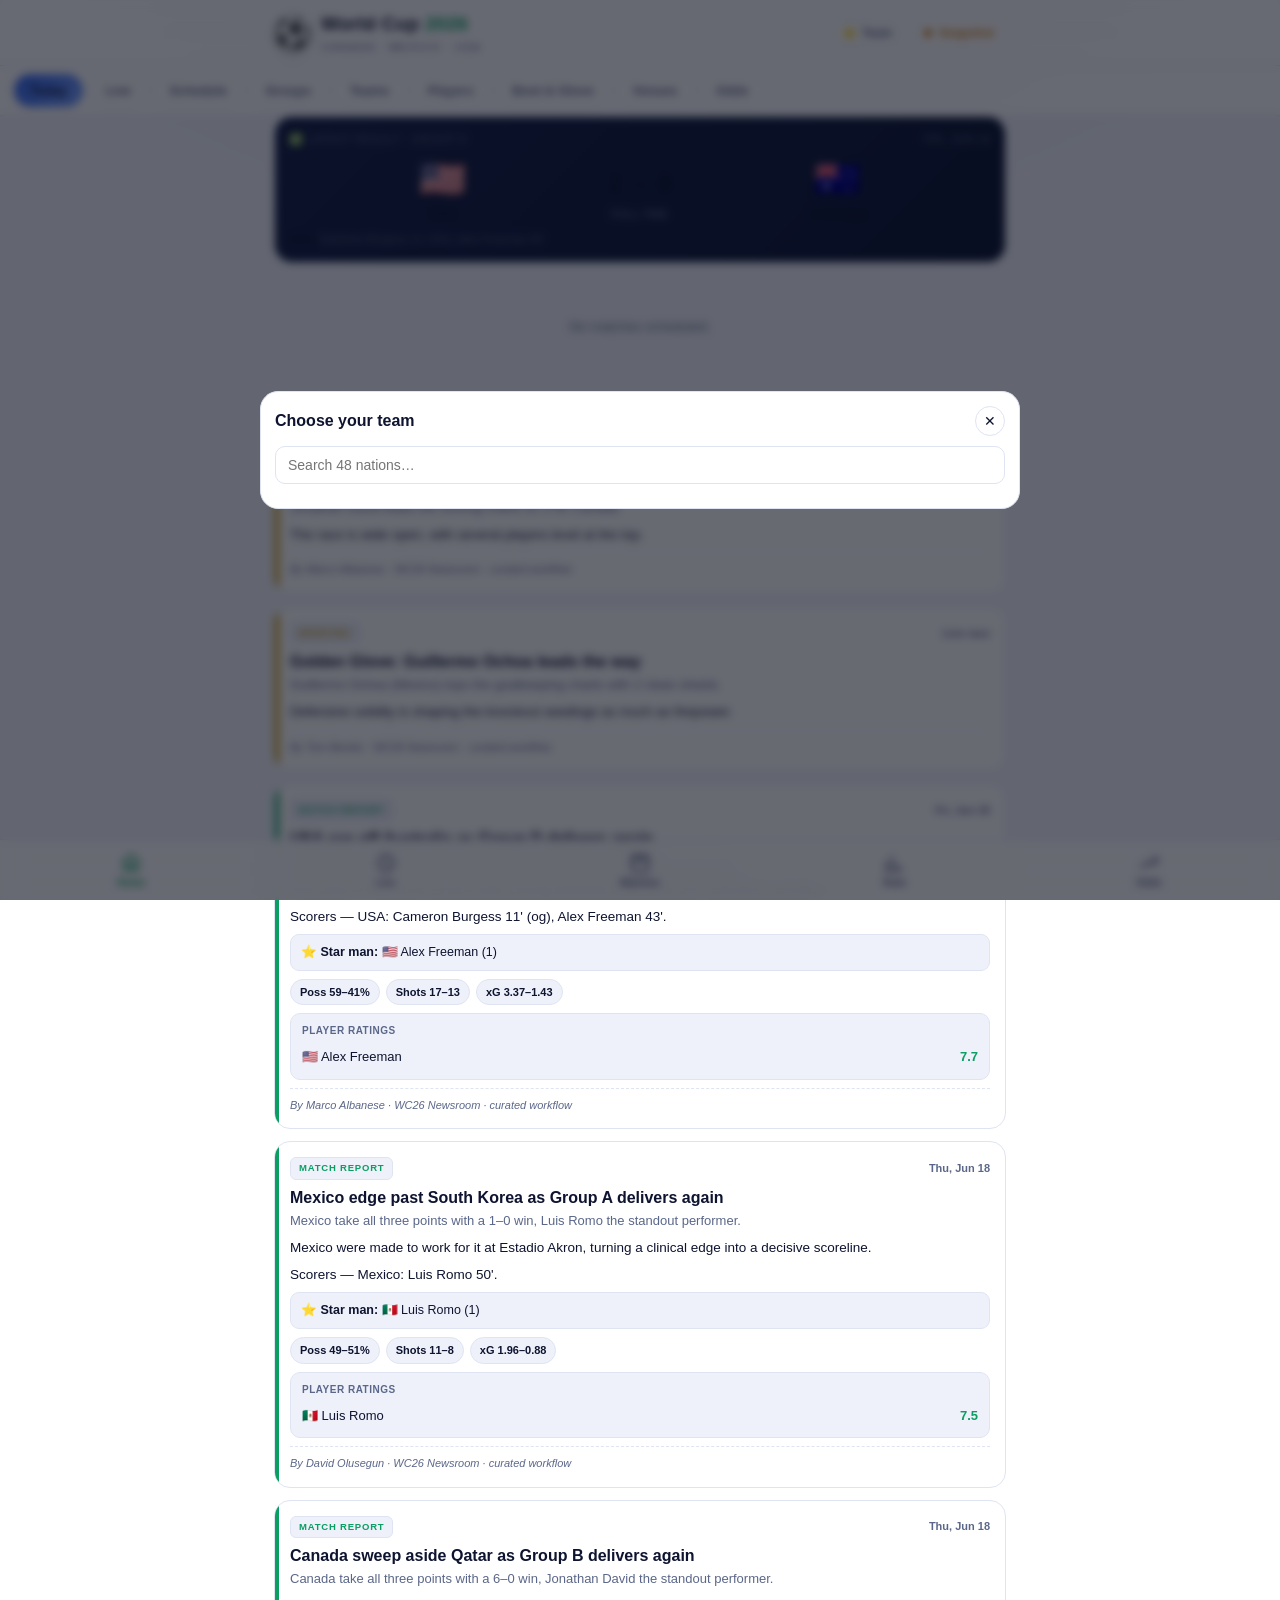
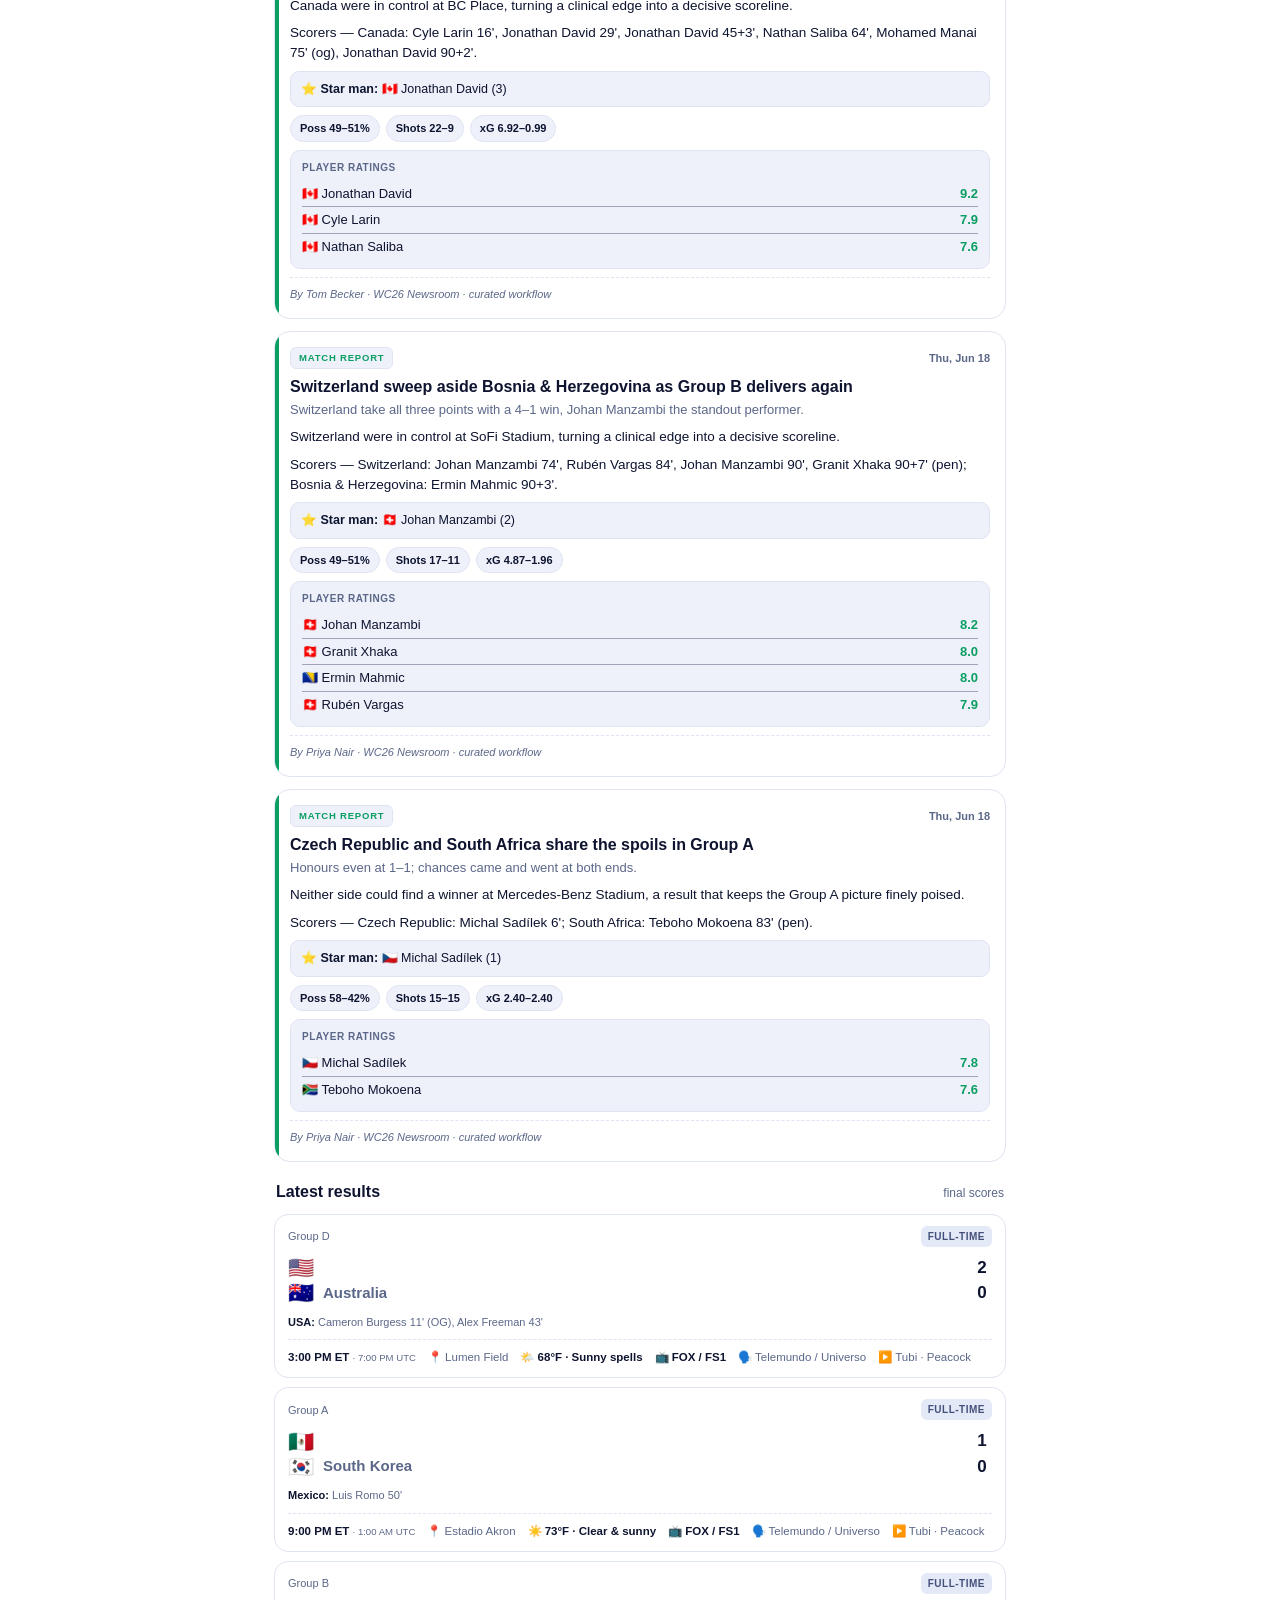
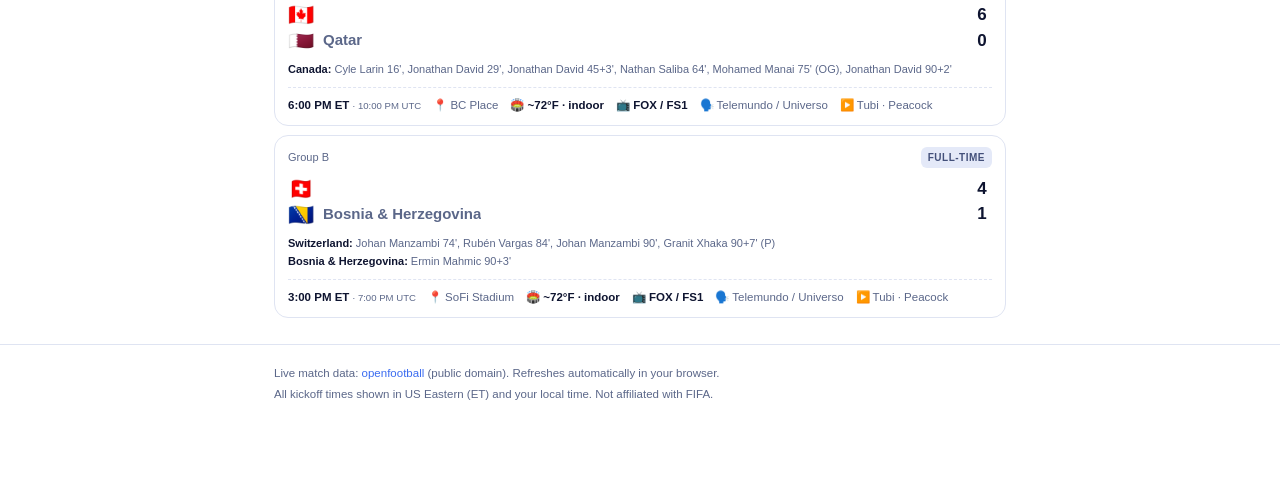
==== index.html @ 6c08bc4d "Build World Cup 2026 Live Hub: realtime, editorial, awards & favourites Modernized, iOS-optimized si" ====
<!DOCTYPE html>
<html lang="en">
<head>
<meta charset="utf-8" />
<meta name="viewport" content="width=device-width, initial-scale=1, viewport-fit=cover" />
<meta name="theme-color" content="#0b1020" media="(prefers-color-scheme: dark)" />
<meta name="theme-color" content="#f2f4fb" media="(prefers-color-scheme: light)" />
<meta name="color-scheme" content="dark light" />
<meta name="description" content="Live 2026 FIFA World Cup dashboard — schedule, US TV times, scores, groups & standings, teams, venues and prediction-market odds for the Canada / Mexico / USA tournament." />
<!-- iOS native web-app behaviour -->
<meta name="apple-mobile-web-app-capable" content="yes" />
<meta name="mobile-web-app-capable" content="yes" />
<meta name="apple-mobile-web-app-status-bar-style" content="black-translucent" />
<meta name="apple-mobile-web-app-title" content="WC 2026" />
<meta name="format-detection" content="telephone=no" />
<title>World Cup 2026 — Live Dashboard</title>
<link rel="icon" href="data:image/svg+xml,%3Csvg xmlns='http://www.w3.org/2000/svg' viewBox='0 0 100 100'%3E%3Ctext y='.9em' font-size='90'%3E%E2%9A%BD%3C/text%3E%3C/svg%3E" />
<link rel="apple-touch-icon" href="data:image/svg+xml,%3Csvg xmlns='http://www.w3.org/2000/svg' viewBox='0 0 100 100'%3E%3Ctext y='.9em' font-size='90'%3E%E2%9A%BD%3C/text%3E%3C/svg%3E" />
<link rel="stylesheet" href="assets/styles.css" />
</head>
<body>
<header class="app-header">
  <div class="wrap header-inner">
    <div class="brand">
      <span class="brand-ball">⚽</span>
      <div class="brand-text">
        <h1>World Cup <span>2026</span></h1>
        <p>Canada · Mexico · USA</p>
      </div>
    </div>
    <div class="header-right">
      <button class="fav-btn" id="favBtn" title="Choose your favourite team">⭐ <span id="favBtnLabel">Team</span></button>
      <div class="live-pill" id="livePill" title="Data freshness">
        <span class="dot"></span><span id="liveLabel">Loading…</span>
      </div>
    </div>
  </div>
</header>

<div class="fav-sheet" id="favSheet" hidden>
  <div class="fav-panel">
    <div class="fav-head"><h3>Choose your team</h3><button id="favClose" class="fav-x">✕</button></div>
    <input id="favSearch" type="search" placeholder="Search 48 nations…" />
    <div class="fav-list" id="favList"></div>
  </div>
</div>

<nav class="tabs" id="tabs">
  <button class="tab is-active" data-view="today">Today</button>
  <button class="tab" data-view="live">Live</button>
  <button class="tab" data-view="schedule">Schedule</button>
  <button class="tab" data-view="groups">Groups</button>
  <button class="tab" data-view="teams">Teams</button>
  <button class="tab" data-view="stats">Players</button>
  <button class="tab" data-view="awards">Boot &amp; Glove</button>
  <button class="tab" data-view="venues">Venues</button>
  <button class="tab" data-view="predictions">Odds</button>
</nav>

<main class="wrap" id="main">
  <div id="view" class="view"></div>
</main>

<nav class="bottom-nav" id="bottomNav">
  <button class="navbtn on" data-view="today">
    <svg viewBox="0 0 24 24" aria-hidden="true"><path d="M3 11l9-8 9 8M5 9v11h5v-6h4v6h5V9"/></svg><span>Home</span>
  </button>
  <button class="navbtn" data-view="live">
    <svg viewBox="0 0 24 24" aria-hidden="true"><circle cx="12" cy="12" r="9"/><path d="M12 8v4l3 2"/></svg><span>Live</span>
  </button>
  <button class="navbtn" data-view="schedule">
    <svg viewBox="0 0 24 24" aria-hidden="true"><rect x="3" y="4" width="18" height="17" rx="2"/><path d="M3 9h18M8 2v4M16 2v4"/></svg><span>Matches</span>
  </button>
  <button class="navbtn" data-view="stats">
    <svg viewBox="0 0 24 24" aria-hidden="true"><path d="M4 20V10M10 20V4M16 20v-7M22 20H2"/></svg><span>Stats</span>
  </button>
  <button class="navbtn" data-view="predictions">
    <svg viewBox="0 0 24 24" aria-hidden="true"><path d="M3 17l6-6 4 4 8-8M21 7v5M21 7h-5"/></svg><span>Odds</span>
  </button>
</nav>

<footer class="app-footer">
  <div class="wrap">
    <p>Live match data: <a href="https://github.com/openfootball/worldcup.json" target="_blank" rel="noopener">openfootball</a> (public domain). Refreshes automatically in your browser.</p>
    <p>All kickoff times shown in US Eastern (ET) and your local time. Not affiliated with FIFA.</p>
  </div>
</footer>

<script src="assets/app.js"></script>
</body>
</html>
---- assets/styles.css ----
:root{
  --bg:#0b1020; --bg2:#11182f; --card:#161f3d; --card2:#1d2950;
  --ink:#eaf0ff; --muted:#93a0c4; --line:#26315a;
  --accent:#3ddc97; --accent2:#5b8cff; --warn:#ffb547; --live:#ff4d62;
  --gold:#ffd166; --radius:16px;
  --maxw:760px;
}
*{box-sizing:border-box}
html,body{margin:0;padding:0}
body{
  background:radial-gradient(1200px 600px at 50% -10%, #1a2547 0%, var(--bg) 55%) fixed;
  color:var(--ink);
  font:15px/1.5 -apple-system,BlinkMacSystemFont,"Segoe UI",Roboto,Helvetica,Arial,sans-serif;
  -webkit-font-smoothing:antialiased; padding-bottom:60px;
}
a{color:var(--accent2);text-decoration:none}
.wrap{max-width:var(--maxw);margin:0 auto;padding:0 14px}

/* Header */
.app-header{position:sticky;top:0;z-index:30;background:rgba(11,16,32,.82);backdrop-filter:blur(12px);border-bottom:1px solid var(--line)}
.header-inner{display:flex;align-items:center;justify-content:space-between;padding-top:10px;padding-bottom:10px}
.brand{display:flex;align-items:center;gap:10px}
.brand-ball{font-size:30px;filter:drop-shadow(0 2px 4px rgba(0,0,0,.4))}
.brand-text h1{margin:0;font-size:19px;letter-spacing:.3px;font-weight:800}
.brand-text h1 span{color:var(--accent)}
.brand-text p{margin:0;font-size:11px;color:var(--muted);text-transform:uppercase;letter-spacing:1.5px}
.live-pill{display:flex;align-items:center;gap:7px;font-size:12px;font-weight:700;background:var(--card);border:1px solid var(--line);padding:6px 11px;border-radius:999px;color:var(--muted)}
.live-pill .dot{width:8px;height:8px;border-radius:50%;background:var(--muted)}
.live-pill.ok .dot{background:var(--accent);box-shadow:0 0 0 0 rgba(61,220,151,.7);animation:pulse 2s infinite}
.live-pill.ok{color:var(--accent)}
.live-pill.warn .dot{background:var(--warn)} .live-pill.warn{color:var(--warn)}
@keyframes pulse{0%{box-shadow:0 0 0 0 rgba(61,220,151,.6)}70%{box-shadow:0 0 0 7px rgba(61,220,151,0)}100%{box-shadow:0 0 0 0 rgba(61,220,151,0)}}

/* Tabs */
.tabs{position:sticky;top:54px;z-index:20;background:rgba(11,16,32,.9);backdrop-filter:blur(10px);display:flex;gap:6px;overflow-x:auto;padding:8px 14px;border-bottom:1px solid var(--line);-webkit-overflow-scrolling:touch;scrollbar-width:none}
.tabs::-webkit-scrollbar{display:none}
.tab{flex:0 0 auto;background:var(--card);color:var(--muted);border:1px solid var(--line);padding:8px 15px;border-radius:999px;font-size:13px;font-weight:700;cursor:pointer;white-space:nowrap;transition:.15s}
.tab.is-active{background:linear-gradient(135deg,var(--accent2),#7aa2ff);color:#08122e;border-color:transparent}

main{padding-top:16px}
.view{animation:fade .25s ease}
@keyframes fade{from{opacity:0;transform:translateY(4px)}to{opacity:1;transform:none}}

/* Section heads */
.sec-title{display:flex;align-items:baseline;justify-content:space-between;margin:18px 2px 10px}
.sec-title h2{margin:0;font-size:16px;font-weight:800}
.sec-title .meta{font-size:12px;color:var(--muted)}
.subtle{color:var(--muted);font-size:12.5px}

/* Match card */
.match{display:block;background:var(--card);border:1px solid var(--line);border-radius:14px;padding:11px 13px;margin-bottom:9px}
.match .top{display:flex;justify-content:space-between;align-items:center;font-size:11px;color:var(--muted);margin-bottom:8px;gap:8px}
.match .rows{display:grid;grid-template-columns:1fr auto;gap:4px 10px;align-items:center}
.team{display:flex;align-items:center;gap:9px;min-width:0}
.team .flag{font-size:21px;line-height:1;flex:0 0 auto}
.team .name{font-weight:700;white-space:nowrap;overflow:hidden;text-overflow:ellipsis}
.team.win .name{color:#fff}
.team.loss .name{color:var(--muted)}
.score{font-variant-numeric:tabular-nums;font-weight:800;font-size:17px;min-width:20px;text-align:center}
.score.dim{color:var(--muted);font-weight:700}
.badge{font-size:10px;font-weight:800;letter-spacing:.5px;padding:3px 7px;border-radius:6px;text-transform:uppercase}
.badge.ft{background:#22305c;color:#aebbe6}
.badge.live{background:var(--live);color:#fff;animation:blink 1.4s infinite}
.badge.soon{background:#243a2f;color:var(--accent)}
.badge.sched{background:#222b4d;color:var(--muted)}
@keyframes blink{50%{opacity:.55}}
.match .foot{display:flex;flex-wrap:wrap;gap:6px 12px;margin-top:9px;padding-top:9px;border-top:1px dashed var(--line);font-size:11.5px;color:var(--muted)}
.match .foot .tv{color:var(--ink);font-weight:600}
.kick{font-variant-numeric:tabular-nums;font-weight:700;color:var(--ink)}
.kick small{color:var(--muted);font-weight:500}
.scorers{margin-top:8px;font-size:11px;color:var(--muted);display:flex;flex-wrap:wrap;gap:2px 14px}
.scorers b{color:var(--ink);font-weight:600}

/* Filters */
.filters{display:flex;gap:8px;flex-wrap:wrap;margin-bottom:6px;position:sticky;top:104px;z-index:10;padding:8px 0;background:linear-gradient(var(--bg),rgba(11,16,32,.0))}
.filters input,.filters select{background:var(--card);border:1px solid var(--line);color:var(--ink);border-radius:10px;padding:9px 11px;font-size:13px;font-weight:600;min-width:0}
.filters input{flex:1}
.daygroup{margin-bottom:6px}
.daygroup .dayhead{position:sticky;top:150px;z-index:5;font-size:12px;font-weight:800;letter-spacing:.5px;text-transform:uppercase;color:var(--accent);background:var(--bg);padding:10px 2px 6px}

/* Group/standings */
.grid{display:grid;grid-template-columns:1fr;gap:12px}
@media(min-width:560px){.grid.two{grid-template-columns:1fr 1fr}}
.gcard{background:var(--card);border:1px solid var(--line);border-radius:14px;overflow:hidden}
.gcard h3{margin:0;padding:11px 13px;font-size:14px;background:var(--card2);border-bottom:1px solid var(--line);display:flex;justify-content:space-between}
.gcard h3 .tag{color:var(--muted);font-weight:600;font-size:11px}
table.stand{width:100%;border-collapse:collapse;font-size:12.5px}
table.stand th,table.stand td{padding:7px 8px;text-align:center}
table.stand th{color:var(--muted);font-weight:700;font-size:10.5px;text-transform:uppercase;letter-spacing:.4px;border-bottom:1px solid var(--line)}
table.stand td.t{text-align:left;font-weight:700}
table.stand td.t .flag{margin-right:7px}
table.stand tr.qual td.pos{color:var(--accent);font-weight:800}
table.stand tr td.pos{color:var(--muted);font-weight:700}
table.stand td.pts{font-weight:800;color:#fff}
table.stand tbody tr+tr td{border-top:1px solid rgba(38,49,90,.5)}

/* Teams */
.tgrid{display:grid;grid-template-columns:repeat(auto-fill,minmax(150px,1fr));gap:9px}
.tcard{background:var(--card);border:1px solid var(--line);border-radius:12px;padding:11px 12px;display:flex;align-items:center;gap:10px}
.tcard .flag{font-size:26px}
.tcard .nm{font-weight:700;font-size:13.5px;line-height:1.2}
.tcard .gp{font-size:11px;color:var(--muted)}

/* Venues */
.vcard{background:var(--card);border:1px solid var(--line);border-radius:14px;padding:13px;margin-bottom:10px}
.vcard .vh{display:flex;justify-content:space-between;align-items:flex-start;gap:10px}
.vcard h3{margin:0;font-size:15px}
.vcard .city{color:var(--muted);font-size:12.5px;margin-top:2px}
.vcard .cc{font-size:22px}
.vmeta{display:flex;flex-wrap:wrap;gap:6px;margin-top:10px}
.chip{font-size:11px;font-weight:700;background:var(--card2);border:1px solid var(--line);color:var(--muted);padding:4px 9px;border-radius:999px}
.chip.hot{color:var(--gold);border-color:#5a4a1e}
.chip.acc{color:var(--accent)}

/* Predictions */
.banner{background:linear-gradient(135deg,#1b2a52,#162043);border:1px solid var(--line);border-radius:14px;padding:14px;margin-bottom:14px;font-size:13px;color:var(--muted)}
.banner b{color:var(--ink)}
.odds-row{display:flex;align-items:center;gap:11px;background:var(--card);border:1px solid var(--line);border-radius:12px;padding:10px 12px;margin-bottom:8px}
.odds-row .rank{font-weight:800;color:var(--muted);width:20px;text-align:center;font-variant-numeric:tabular-nums}
.odds-row .flag{font-size:22px}
.odds-row .nm{font-weight:700;flex:1}
.odds-row .bar{flex:1.4;height:8px;background:#0d1430;border-radius:999px;overflow:hidden;max-width:160px}
.odds-row .bar i{display:block;height:100%;background:linear-gradient(90deg,var(--accent2),var(--accent));border-radius:999px}
.odds-row .pct{font-weight:800;font-variant-numeric:tabular-nums;width:48px;text-align:right}
.btnrow{display:flex;gap:10px;margin:14px 0}
.btn{flex:1;text-align:center;background:linear-gradient(135deg,var(--accent2),#7aa2ff);color:#08122e;font-weight:800;padding:12px;border-radius:12px}
.btn.alt{background:var(--card);color:var(--ink);border:1px solid var(--line)}

/* News & commentary */
.news{display:flex;flex-direction:column;gap:8px}
.news-item{display:flex;gap:11px;align-items:flex-start;background:var(--card);border:1px solid var(--line);border-left:3px solid var(--accent);border-radius:12px;padding:11px 13px}
.news-item .ni-ic{font-size:20px;line-height:1.2;flex:0 0 auto}
.news-item .ni-text{font-weight:600;font-size:13.5px;line-height:1.35}
.news-item .ni-meta{font-size:11px;color:var(--muted);margin-top:3px;text-transform:uppercase;letter-spacing:.4px}

.empty{text-align:center;color:var(--muted);padding:40px 10px;font-size:13.5px}
.app-footer{margin-top:26px;border-top:1px solid var(--line);padding:16px 0;color:var(--muted);font-size:11.5px}
.app-footer p{margin:4px 0}
.hint{font-size:11.5px;color:var(--muted);margin:2px 2px 12px}

/* =====================================================================
   MODERN / iOS ADDITIONS
   ===================================================================== */
*{ -webkit-tap-highlight-color:transparent }
body{ padding-bottom:calc(72px + env(safe-area-inset-bottom)); overscroll-behavior-y:none }
.wrap{ padding-left:max(14px,env(safe-area-inset-left)); padding-right:max(14px,env(safe-area-inset-right)) }
.app-header{ padding-top:env(safe-area-inset-top) }
.tabs{ top:calc(54px + env(safe-area-inset-top)) }
.filters{ top:calc(104px + env(safe-area-inset-top)) }
.daygroup .dayhead{ top:calc(150px + env(safe-area-inset-top)) }
.tab,.navbtn,.chipbtn,.cmt-chip,.btn,.fav-btn,.fav-item{ touch-action:manipulation }

/* Header right cluster + favourite button */
.header-right{display:flex;align-items:center;gap:8px}
.fav-btn{background:var(--card);border:1px solid var(--line);color:var(--muted);font-size:12px;font-weight:800;
  padding:6px 11px;border-radius:999px;cursor:pointer;display:flex;align-items:center;gap:5px;white-space:nowrap}
.fav-btn.set{color:var(--gold);border-color:#5a4a1e}
.fav-btn span{max-width:90px;overflow:hidden;text-overflow:ellipsis}

/* Favourite picker sheet */
.fav-sheet{position:fixed;inset:0;z-index:60;background:rgba(4,8,20,.6);backdrop-filter:blur(4px);
  display:flex;align-items:flex-end;justify-content:center}
.fav-panel{background:var(--bg2);border:1px solid var(--line);border-radius:18px 18px 0 0;width:100%;max-width:var(--maxw);
  max-height:80vh;display:flex;flex-direction:column;padding:14px;padding-bottom:calc(14px + env(safe-area-inset-bottom));animation:sheet .25s ease}
@keyframes sheet{from{transform:translateY(30px);opacity:0}to{transform:none;opacity:1}}
@media(min-width:560px){.fav-sheet{align-items:center}.fav-panel{border-radius:18px}}
.fav-head{display:flex;justify-content:space-between;align-items:center;margin-bottom:10px}
.fav-head h3{margin:0;font-size:16px}
.fav-x{background:var(--card);border:1px solid var(--line);color:var(--ink);border-radius:999px;width:30px;height:30px;cursor:pointer;font-size:14px}
#favSearch{background:var(--card);border:1px solid var(--line);color:var(--ink);border-radius:10px;padding:10px 12px;font-size:14px;margin-bottom:10px}
.fav-list{overflow-y:auto;display:grid;grid-template-columns:1fr 1fr;gap:7px;-webkit-overflow-scrolling:touch}
.fav-item{display:flex;align-items:center;gap:8px;background:var(--card);border:1px solid var(--line);color:var(--ink);
  border-radius:10px;padding:10px;font-size:13px;font-weight:700;cursor:pointer;text-align:left}
.fav-item.on{border-color:var(--accent2);background:var(--card2)}
.fav-item .flag{font-size:20px}

/* iOS bottom navigation */
.bottom-nav{position:fixed;left:0;right:0;bottom:0;z-index:40;display:flex;justify-content:space-around;
  background:rgba(11,16,32,.92);backdrop-filter:blur(14px);border-top:1px solid var(--line);
  padding:6px 4px calc(6px + env(safe-area-inset-bottom))}
.navbtn{flex:1;background:none;border:0;color:var(--muted);display:flex;flex-direction:column;align-items:center;gap:3px;
  padding:6px 2px;cursor:pointer;font-size:10px;font-weight:700}
.navbtn svg{width:22px;height:22px;fill:none;stroke:currentColor;stroke-width:2;stroke-linecap:round;stroke-linejoin:round}
.navbtn.on{color:var(--accent)}
.navbtn.on svg{stroke:var(--accent)}

/* Favourite team banner / section */
.fav-wrap{margin-bottom:6px}
.fav-banner{display:flex;align-items:center;gap:14px;background:linear-gradient(135deg,#16224a,#101936);
  border:1px solid var(--line);border-left:4px solid var(--gold);border-radius:16px;padding:14px;margin-bottom:12px}
.fav-banner .fav-flag{font-size:42px;line-height:1}
.fav-banner h2{margin:0;font-size:22px;font-weight:800;letter-spacing:.3px}
.fav-banner .fav-sub{font-size:12px;color:var(--muted);text-transform:uppercase;letter-spacing:.8px;margin-top:3px;display:flex;align-items:center;gap:8px}

/* Live hero panel */
.live-hero{background:linear-gradient(135deg,#16224a,#101936);border:1px solid var(--line);border-radius:18px;padding:14px;margin-bottom:14px}
.live-hero.is-live{border-color:rgba(255,77,98,.45)}
.lh-top{display:flex;justify-content:space-between;align-items:center;font-size:11px;color:var(--muted);text-transform:uppercase;letter-spacing:.6px;margin-bottom:12px}
.lh-min{font-weight:800;color:var(--live)}
.lh-teams{display:grid;grid-template-columns:1fr auto 1fr;align-items:center;gap:10px;margin-bottom:6px}
.lh-team{display:flex;flex-direction:column;align-items:center;gap:6px;text-align:center;min-width:0}
.lh-team .flag{font-size:38px;line-height:1}
.lh-team .nm{font-weight:700;font-size:13px;white-space:nowrap;overflow:hidden;text-overflow:ellipsis;max-width:100%}
.lh-score{font-size:30px;font-weight:800;font-variant-numeric:tabular-nums;text-align:center;white-space:nowrap}
.lh-score small{display:block;font-size:10px;color:var(--muted);font-weight:700;text-transform:uppercase;letter-spacing:.5px;margin-top:2px}
.statbars{display:flex;flex-direction:column;gap:10px;margin-top:10px}
.statbar{display:grid;grid-template-columns:42px 1fr 42px;align-items:center;gap:8px;font-size:12px;font-weight:700;font-variant-numeric:tabular-nums}
.statbar .lbl{grid-column:1/4;text-align:center;color:var(--muted);font-size:10px;text-transform:uppercase;letter-spacing:.5px;margin-bottom:-5px}
.sb-track{height:8px;background:#0d1430;border-radius:999px;overflow:hidden;display:flex}
.sb-track i{height:100%}
.sb-track .a{background:linear-gradient(90deg,var(--accent2),#7aa2ff)}
.sb-track .b{background:linear-gradient(90deg,#ff7d57,var(--live))}
.match-meta{display:flex;flex-wrap:wrap;gap:6px 14px;margin-top:12px;font-size:11.5px;color:var(--muted)}

/* Countdown */
.countdown{display:flex;gap:8px;justify-content:center;margin:12px 0 2px}
.cd-box{background:var(--card2);border:1px solid var(--line);border-radius:10px;padding:8px 10px;min-width:52px;text-align:center}
.cd-box b{display:block;font-size:20px;font-weight:800;font-variant-numeric:tabular-nums}
.cd-box span{font-size:9px;color:var(--muted);text-transform:uppercase;letter-spacing:.5px}

/* Commentary picker + timeline */
.cmt-pick{display:flex;gap:8px;overflow-x:auto;padding-bottom:8px;scrollbar-width:none;margin-bottom:8px}
.cmt-pick::-webkit-scrollbar{display:none}
.cmt-chip{flex:0 0 auto;background:var(--card);border:1px solid var(--line);color:var(--ink);border-radius:12px;padding:8px 12px;font-size:14px;font-weight:700;cursor:pointer;white-space:nowrap;display:flex;gap:6px;align-items:center}
.cmt-chip.on{border-color:var(--accent2);background:var(--card2)}
.cmt-chip .ldot{width:7px;height:7px;border-radius:50%;background:var(--live);animation:blink 1.4s infinite}
.timeline{list-style:none;margin:0;padding:0}
.timeline li{display:grid;grid-template-columns:44px 1fr;gap:10px;padding:10px 0;border-bottom:1px solid rgba(38,49,90,.4)}
.tl-min{font-weight:800;color:var(--accent);font-variant-numeric:tabular-nums;font-size:12px;text-align:right;padding-top:1px}
.tl-body{font-size:13.5px;line-height:1.4}
.tl-goal .tl-body{font-weight:700}
.tl-var .tl-body{color:var(--warn)}
.tl-ft .tl-body,.tl-ht .tl-body{font-weight:700;color:#fff}
.tl-tag{display:inline-block;font-size:10px;font-weight:800;text-transform:uppercase;letter-spacing:.4px;padding:2px 6px;border-radius:6px;background:#3a2a52;color:#e0b3ff;margin-right:6px}

/* Player stat table */
.stat-controls{display:flex;gap:7px;overflow-x:auto;padding-bottom:8px;margin-bottom:8px;scrollbar-width:none}
.stat-controls::-webkit-scrollbar{display:none}
.chipbtn{flex:0 0 auto;background:var(--card);border:1px solid var(--line);color:var(--muted);padding:8px 14px;border-radius:999px;font-size:13px;font-weight:700;cursor:pointer;white-space:nowrap}
.chipbtn.on{background:linear-gradient(135deg,var(--accent2),#7aa2ff);color:#08122e;border-color:transparent}
.ptable-wrap{overflow-x:auto;border:1px solid var(--line);border-radius:14px;background:var(--card);-webkit-overflow-scrolling:touch}
table.ptable{width:100%;border-collapse:collapse;font-size:12.5px;min-width:480px}
table.ptable th,table.ptable td{padding:10px 8px;text-align:center;white-space:nowrap}
table.ptable th{position:sticky;top:0;background:var(--card2);color:var(--muted);font-size:10px;text-transform:uppercase;letter-spacing:.4px;z-index:1}
table.ptable td.pl{text-align:left;font-weight:700}
table.ptable td.tm{text-align:left;color:var(--muted)}
table.ptable td.rt{font-weight:800;color:var(--accent)}
table.ptable td.rk{color:var(--muted);font-weight:700}
table.ptable tbody tr+tr td{border-top:1px solid rgba(38,49,90,.5)}

/* Awards */
.award{background:var(--card);border:1px solid var(--line);border-radius:16px;overflow:hidden;margin-bottom:16px}
.award .ah{display:flex;align-items:center;gap:12px;padding:14px;background:var(--card2);border-bottom:1px solid var(--line)}
.award .ah .em{font-size:26px}
.award .ah h3{margin:0;font-size:16px}
.award .ah p{margin:2px 0 0;font-size:11px;color:var(--muted)}
.alist{list-style:none;margin:0;padding:4px 0}
.alist li{display:grid;grid-template-columns:26px 26px 1fr auto;align-items:center;gap:11px;padding:10px 14px}
.alist li+li{border-top:1px solid rgba(38,49,90,.45)}
.alist .ar{font-weight:800;color:var(--muted);text-align:center}
.alist li:nth-child(1) .ar{color:var(--gold);font-size:16px}
.alist .flag{font-size:22px}
.alist .anm{font-weight:700}
.alist .asub{font-size:11px;color:var(--muted);margin-top:1px}
.alist .aval{font-weight:800;font-size:18px;font-variant-numeric:tabular-nums;text-align:right}
.alist .aval small{display:block;font-size:9.5px;color:var(--muted);font-weight:700;text-transform:uppercase;letter-spacing:.4px}

/* Team performance leaders */
.perf{display:flex;flex-direction:column;gap:7px;margin-bottom:6px}
.perf-row{display:grid;grid-template-columns:22px 24px 1fr auto auto;align-items:center;gap:10px;background:var(--card);border:1px solid var(--line);border-radius:12px;padding:9px 12px}
.perf-rk{font-weight:800;color:var(--muted);text-align:center}
.perf .flag{font-size:21px}
.perf-nm{font-weight:700}
.perf-pts{font-weight:800;font-variant-numeric:tabular-nums}
.perf-pts small{font-size:10px;color:var(--muted);font-weight:700;margin-left:2px}

/* Form dots */
.form{display:inline-flex;gap:3px}
.form b{width:15px;height:15px;border-radius:4px;font-size:9px;line-height:15px;text-align:center;font-weight:800;color:#0b1020}
.form .W{background:var(--accent)} .form .D{background:var(--warn)} .form .L{background:var(--live);color:#fff}

/* Live odds rows */
.lodds{background:var(--card);border:1px solid var(--line);border-radius:14px;padding:12px;margin-bottom:10px}
.lo-top{display:flex;justify-content:space-between;gap:8px;font-size:11.5px;color:var(--muted);margin-bottom:9px}
.lo-top b{color:var(--ink)}
.lo-3{display:grid;grid-template-columns:1fr 1fr 1fr;gap:8px}
.lo-cell{background:var(--card2);border:1px solid var(--line);border-radius:10px;padding:9px 8px;text-align:center}
.lo-cell .lc-k{font-size:10px;color:var(--muted);text-transform:uppercase;letter-spacing:.4px;white-space:nowrap;overflow:hidden;text-overflow:ellipsis}
.lo-cell .lc-v{font-weight:800;font-size:17px;font-variant-numeric:tabular-nums;margin-top:3px}
.lo-cell .lc-bar{height:5px;background:#0d1430;border-radius:999px;margin-top:7px;overflow:hidden}
.lo-cell .lc-bar i{display:block;height:100%;background:linear-gradient(90deg,var(--accent2),var(--accent));transition:width .6s ease}

.note{font-size:11px;color:var(--muted);font-style:italic;margin:6px 2px 14px}

/* ---------- Curated editorial report cards ---------- */
.report{background:var(--card);border:1px solid var(--line);border-radius:16px;padding:15px;margin-bottom:12px;position:relative;overflow:hidden}
.report::before{content:"";position:absolute;left:0;top:0;bottom:0;width:4px;background:var(--accent2)}
.report.report-rep::before{background:var(--accent)}
.report.report-prev::before{background:var(--accent2)}
.report.report-brief::before{background:var(--gold)}
.rp-head{display:flex;justify-content:space-between;align-items:center;margin-bottom:8px}
.rp-tag{font-size:9.5px;font-weight:800;letter-spacing:.8px;text-transform:uppercase;padding:3px 8px;border-radius:6px;background:var(--card2);color:var(--muted);border:1px solid var(--line)}
.report-rep .rp-tag{color:var(--accent)} .report-prev .rp-tag{color:var(--accent2)} .report-brief .rp-tag{color:var(--gold)}
.rp-when{font-size:11px;color:var(--muted);font-weight:600}
.rp-title{margin:0 0 4px;font-size:16px;line-height:1.25;font-weight:800}
.rp-dek{margin:0 0 8px;font-size:13px;color:var(--muted);line-height:1.4}
.rp-body p{margin:0 0 7px;font-size:13.5px;line-height:1.5}
.rp-form{display:flex;flex-wrap:wrap;gap:8px 18px;margin:2px 0 9px;font-size:12px}
.rp-form span{display:inline-flex;align-items:center;gap:7px}
.rp-motm{font-size:12.5px;margin:4px 0 8px;background:var(--card2);border:1px solid var(--line);border-radius:9px;padding:8px 10px}
.rp-stats{display:flex;flex-wrap:wrap;gap:6px;margin-bottom:8px}
.rp-chip{font-size:11px;font-weight:700;background:var(--card2);border:1px solid var(--line);color:var(--ink);padding:4px 9px;border-radius:999px;font-variant-numeric:tabular-nums}
.rp-ratings{background:var(--card2);border:1px solid var(--line);border-radius:10px;padding:9px 11px;margin-bottom:8px}
.rp-label{font-size:10px;text-transform:uppercase;letter-spacing:.5px;color:var(--muted);font-weight:800;margin-bottom:6px}
.rp-rate{display:flex;justify-content:space-between;align-items:center;font-size:13px;padding:3px 0}
.rp-rate+.rp-rate{border-top:1px solid rgba(38,49,90,.4)}
.rp-rate b{font-variant-numeric:tabular-nums;color:var(--accent);font-weight:800}
.rp-by{font-size:11px;color:var(--muted);font-style:italic;border-top:1px dashed var(--line);padding-top:8px;margin-top:4px}

/* Weather + fan context */
.wx{color:var(--ink);font-weight:600}
.fan-line{display:flex;flex-wrap:wrap;gap:6px 14px;margin-top:10px;padding-top:10px;border-top:1px dashed var(--line);font-size:11.5px;color:var(--muted)}
.vfan{font-size:12px;color:var(--muted);margin:10px 0 0;line-height:1.4}
.tl-play .tl-body{color:var(--muted)}

/* ---------- SVG vector flags ---------- */
.flagimg{width:1.5em;height:1em;border-radius:3px;object-fit:cover;vertical-align:-0.16em;
  box-shadow:0 0 0 1px rgba(0,0,0,.28);background:#0d1430}
.team .flag,.lh-team .flag,.tcard .flag,.alist .flag,.perf .flag{display:inline-flex;align-items:center}

/* ---------- iOS-native polish ---------- */
@supports(height:100dvh){ .fav-panel{max-height:80dvh} }
.tabs{ -webkit-overflow-scrolling:touch }
.fav-list{ scrollbar-width:none } .fav-list::-webkit-scrollbar{display:none}
input,select,button{ font-family:inherit }
/* Bigger, native-feeling tap targets */
@media(max-width:560px){ .tab{padding:9px 16px} }

/* ---------- System light appearance (iOS auto theme) ---------- */
@media (prefers-color-scheme: light){
  :root{
    --bg:#f2f4fb; --bg2:#ffffff; --card:#ffffff; --card2:#eef1fa;
    --ink:#0e1430; --muted:#5b6789; --line:#dfe4f2;
    --accent:#0b9e63; --accent2:#3a6bf0; --warn:#c97a16; --live:#e0334b; --gold:#c79200;
  }
  body{ background:radial-gradient(1200px 600px at 50% -10%, #e7ecfb 0%, var(--bg) 55%) fixed; }
  .app-header,.tabs,.bottom-nav{ background:rgba(255,255,255,.86) }
  .badge.ft{background:#e4e9f8;color:#43507a}
  .sb-track,.lo-cell .lc-bar,.odds-row .bar{ background:#e4e9f8 }
  .form b{color:#fff}
  .flagimg{box-shadow:0 0 0 1px rgba(0,0,0,.12)}
}
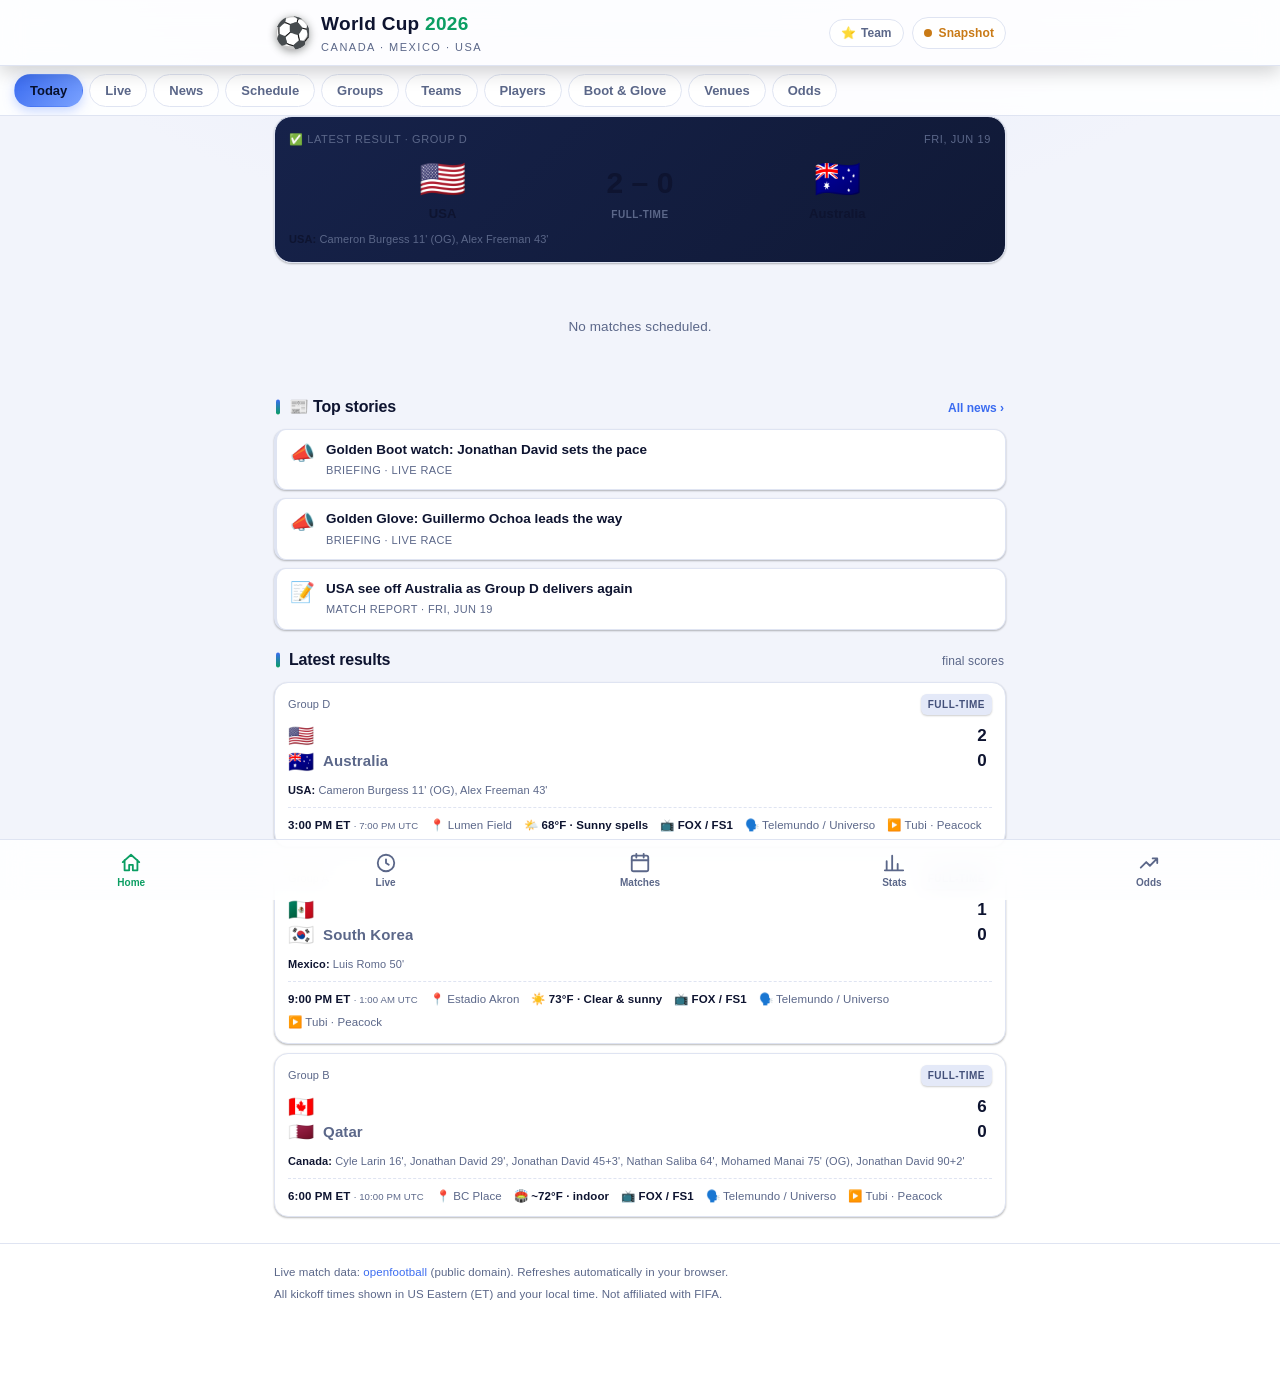
==== commit 46ceb1fb: "Fix favourite-sheet overlay; add News page; polish UX - Fix critical bug: .fav-sheet author display " ====
--- a/index.html
+++ b/index.html
@@ -48,6 +48,7 @@
 <nav class="tabs" id="tabs">
   <button class="tab is-active" data-view="today">Today</button>
   <button class="tab" data-view="live">Live</button>
+  <button class="tab" data-view="news">News</button>
   <button class="tab" data-view="schedule">Schedule</button>
   <button class="tab" data-view="groups">Groups</button>
   <button class="tab" data-view="teams">Teams</button>
--- a/assets/styles.css
+++ b/assets/styles.css
@@ -133,6 +133,11 @@
 .news-item .ni-text{font-weight:600;font-size:13.5px;line-height:1.35}
 .news-item .ni-meta{font-size:11px;color:var(--muted);margin-top:3px;text-transform:uppercase;letter-spacing:.4px}
 
+/* Clickable news teasers */
+.news-link{width:100%;text-align:left;cursor:pointer;font:inherit;color:inherit}
+.news-link:active{transform:scale(.995)}
+.meta-link{background:none;border:0;color:var(--accent2);font-size:12px;font-weight:700;cursor:pointer;padding:0}
+
 .empty{text-align:center;color:var(--muted);padding:40px 10px;font-size:13.5px}
 .app-footer{margin-top:26px;border-top:1px solid var(--line);padding:16px 0;color:var(--muted);font-size:11.5px}
 .app-footer p{margin:4px 0}
@@ -160,6 +165,7 @@
 /* Favourite picker sheet */
 .fav-sheet{position:fixed;inset:0;z-index:60;background:rgba(4,8,20,.6);backdrop-filter:blur(4px);
   display:flex;align-items:flex-end;justify-content:center}
+.fav-sheet[hidden]{display:none}   /* author display must not override the hidden attribute */
 .fav-panel{background:var(--bg2);border:1px solid var(--line);border-radius:18px 18px 0 0;width:100%;max-width:var(--maxw);
   max-height:80vh;display:flex;flex-direction:column;padding:14px;padding-bottom:calc(14px + env(safe-area-inset-bottom));animation:sheet .25s ease}
 @keyframes sheet{from{transform:translateY(30px);opacity:0}to{transform:none;opacity:1}}
@@ -291,6 +297,26 @@
 .lo-cell .lc-bar i{display:block;height:100%;background:linear-gradient(90deg,var(--accent2),var(--accent));transition:width .6s ease}
 
 .note{font-size:11px;color:var(--muted);font-style:italic;margin:6px 2px 14px}
+
+/* ---------- Smooth screen transitions & clear card definition ---------- */
+html{scroll-behavior:smooth}
+.view.swap{animation:fade .24s ease}
+@keyframes fade{from{opacity:0;transform:translateY(6px)}to{opacity:1;transform:none}}
+@media (prefers-reduced-motion: reduce){ .view,.view.swap{animation:none} html{scroll-behavior:auto} }
+/* Defined borders + subtle elevation so sections never blur together */
+.match,.report,.live-hero,.fav-banner,.gcard,.vcard,.award,.lodds,.tcard,.perf-row,
+.odds-row,.news-item,.ptable-wrap,.cd-box,.rp-motm,.rp-ratings{
+  box-shadow:0 1px 2px rgba(0,0,0,.28); border-color:var(--line);
+}
+.tab,.cmt-chip,.chipbtn{transition:background .15s ease,color .15s ease,border-color .15s ease}
+/* Guard against text overlap in tight header on small phones */
+.header-inner{gap:10px}
+.brand-text h1{white-space:nowrap}
+@media (max-width:380px){
+  .brand-text p{display:none}
+  .fav-btn span{max-width:54px}
+  .live-pill{padding:6px 9px}
+}
 
 /* ---------- Curated editorial report cards ---------- */
 .report{background:var(--card);border:1px solid var(--line);border-radius:16px;padding:15px;margin-bottom:12px;position:relative;overflow:hidden}
@@ -350,3 +376,39 @@
   .form b{color:#fff}
   .flagimg{box-shadow:0 0 0 1px rgba(0,0,0,.12)}
 }
+
+/* =====================================================================
+   PROFESSIONAL POLISH — typography, micro-interactions, smooth effects
+   ===================================================================== */
+body{ letter-spacing:.1px; text-rendering:optimizeLegibility; -moz-osx-font-smoothing:grayscale }
+h1,h2,h3{ letter-spacing:-.2px } .rp-title{ letter-spacing:-.3px; text-wrap:balance }
+main{ scroll-padding-top:120px }
+
+/* Eyebrow accent bar on every section title for a designed, consistent rhythm */
+.sec-title h2{ position:relative; padding-left:13px }
+.sec-title h2::before{ content:""; position:absolute; left:0; top:50%; transform:translateY(-50%);
+  width:4px; height:15px; border-radius:3px; background:linear-gradient(180deg,var(--accent2),var(--accent)) }
+
+/* Smooth, tactile cards (hover lift on pointer devices, gentle press on touch) */
+.match,.report,.lodds,.vcard,.tcard,.perf-row,.news-link,.gcard,.award{
+  transition:transform .18s ease, box-shadow .18s ease, border-color .18s ease }
+@media (hover:hover){
+  .match:hover,.report:hover,.lodds:hover,.vcard:hover,.tcard:hover,.perf-row:hover,.news-link:hover{
+    transform:translateY(-2px); box-shadow:0 8px 22px rgba(0,0,0,.34); border-color:#3a4a86 }
+  .tab:hover{ color:var(--ink) }
+  .navbtn:hover{ color:var(--ink) }
+  .btn:hover, .fav-btn:hover{ filter:brightness(1.07) }
+  .meta-link:hover{ text-decoration:underline }
+}
+.match:active,.news-link:active,.report:active,.lodds:active{ transform:scale(.997) }
+
+/* Refined chrome */
+.app-header{ box-shadow:0 1px 0 rgba(255,255,255,.04), 0 6px 18px rgba(0,0,0,.18) }
+.brand-ball{ transition:transform .4s ease } .brand:hover .brand-ball{ transform:rotate(18deg) scale(1.06) }
+.tab.is-active{ box-shadow:0 4px 12px rgba(91,140,255,.35) }
+.badge{ box-shadow:0 1px 2px rgba(0,0,0,.2) }
+.sb-track i, .lo-cell .lc-bar i, .odds-row .bar i, .lc-bar i{ transition:width .6s cubic-bezier(.22,.61,.36,1) }
+
+/* Crisper focus states for accessibility (keyboard users) */
+:focus-visible{ outline:2px solid var(--accent2); outline-offset:2px; border-radius:8px }
+button{ -webkit-appearance:none; appearance:none }
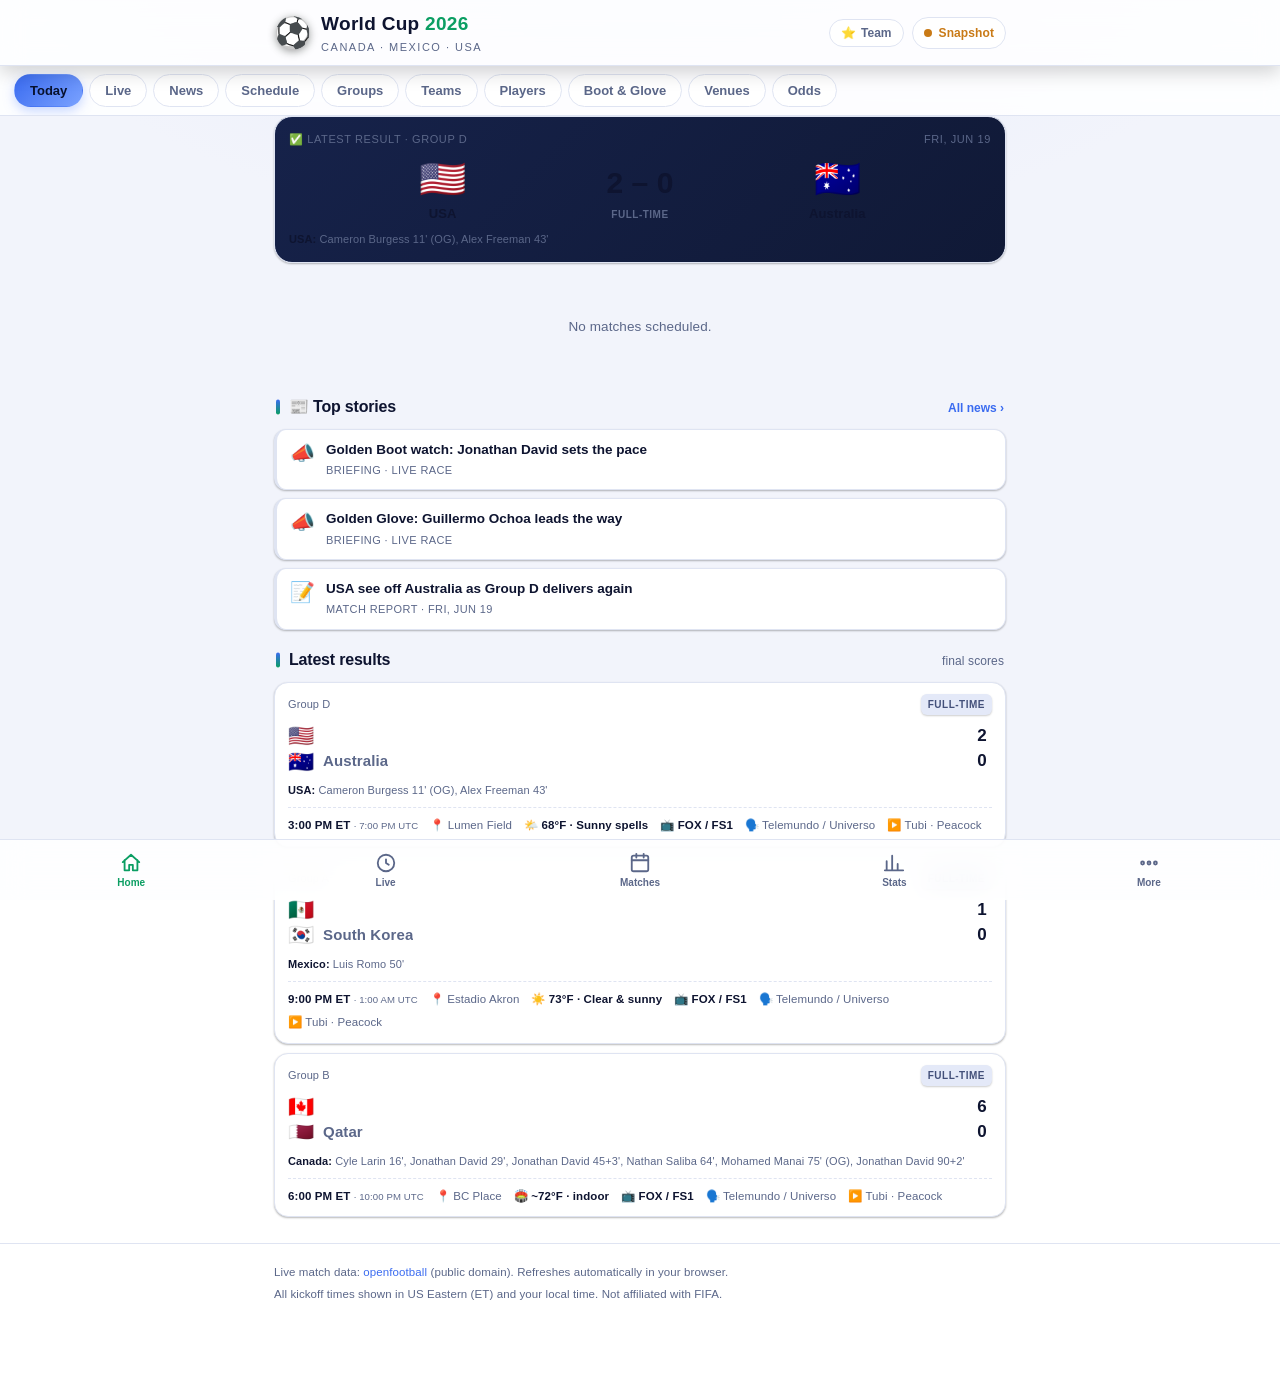
==== commit 50b40a0c: "Bottom nav becomes primary switcher with a More menu - Bottom bar: Home · Live · Matches · Stats · M" ====
--- a/index.html
+++ b/index.html
@@ -75,10 +75,17 @@
   <button class="navbtn" data-view="stats">
     <svg viewBox="0 0 24 24" aria-hidden="true"><path d="M4 20V10M10 20V4M16 20v-7M22 20H2"/></svg><span>Stats</span>
   </button>
-  <button class="navbtn" data-view="predictions">
-    <svg viewBox="0 0 24 24" aria-hidden="true"><path d="M3 17l6-6 4 4 8-8M21 7v5M21 7h-5"/></svg><span>Odds</span>
+  <button class="navbtn" id="moreBtn">
+    <svg viewBox="0 0 24 24" aria-hidden="true"><circle cx="5" cy="12" r="1.6"/><circle cx="12" cy="12" r="1.6"/><circle cx="19" cy="12" r="1.6"/></svg><span>More</span>
   </button>
 </nav>
+
+<div class="fav-sheet" id="moreSheet" hidden>
+  <div class="fav-panel">
+    <div class="fav-head"><h3>All sections</h3><button id="moreClose" class="fav-x">✕</button></div>
+    <div class="more-list" id="moreList"></div>
+  </div>
+</div>
 
 <footer class="app-footer">
   <div class="wrap">
--- a/assets/styles.css
+++ b/assets/styles.css
@@ -179,6 +179,13 @@
   border-radius:10px;padding:10px;font-size:13px;font-weight:700;cursor:pointer;text-align:left}
 .fav-item.on{border-color:var(--accent2);background:var(--card2)}
 .fav-item .flag{font-size:20px}
+
+/* "More" menu (full section switcher from the bottom bar) */
+.more-list{display:grid;grid-template-columns:1fr 1fr;gap:8px;overflow-y:auto;-webkit-overflow-scrolling:touch}
+.more-item{display:flex;align-items:center;gap:11px;background:var(--card);border:1px solid var(--line);color:var(--ink);
+  border-radius:12px;padding:14px 13px;font-size:14px;font-weight:700;cursor:pointer;text-align:left;transition:.15s}
+.more-item.on{border-color:var(--accent2);background:var(--card2);color:var(--accent2)}
+.more-item .mi-ic{font-size:20px;line-height:1}
 
 /* iOS bottom navigation */
 .bottom-nav{position:fixed;left:0;right:0;bottom:0;z-index:40;display:flex;justify-content:space-around;
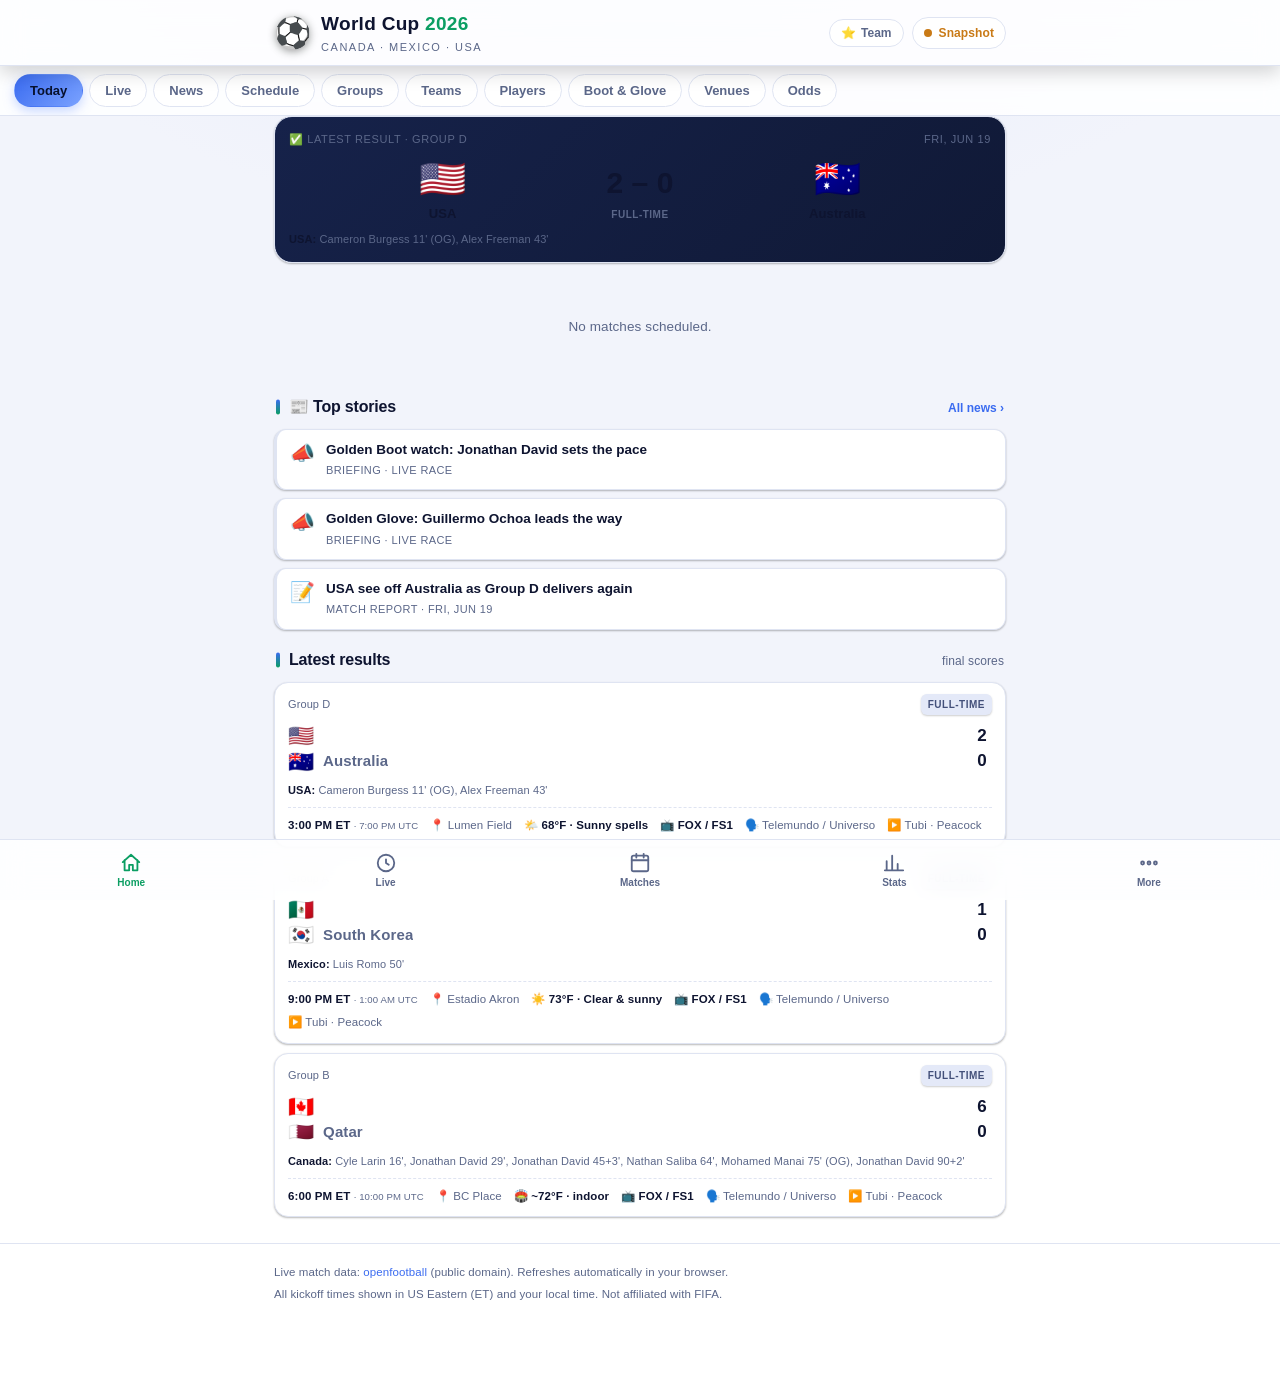
==== commit 6fc91856: "Add PWA: manifest, icon, offline service worker, install support - manifest.webmanifest (standalone " ====
--- a/index.html
+++ b/index.html
@@ -15,7 +15,8 @@
 <meta name="format-detection" content="telephone=no" />
 <title>World Cup 2026 — Live Dashboard</title>
 <link rel="icon" href="data:image/svg+xml,%3Csvg xmlns='http://www.w3.org/2000/svg' viewBox='0 0 100 100'%3E%3Ctext y='.9em' font-size='90'%3E%E2%9A%BD%3C/text%3E%3C/svg%3E" />
-<link rel="apple-touch-icon" href="data:image/svg+xml,%3Csvg xmlns='http://www.w3.org/2000/svg' viewBox='0 0 100 100'%3E%3Ctext y='.9em' font-size='90'%3E%E2%9A%BD%3C/text%3E%3C/svg%3E" />
+<link rel="apple-touch-icon" href="icon.svg" />
+<link rel="manifest" href="manifest.webmanifest" />
 <link rel="stylesheet" href="assets/styles.css" />
 </head>
 <body>
@@ -95,5 +96,12 @@
 </footer>
 
 <script src="assets/app.js"></script>
+<script>
+  /* Register the service worker so the app installs to the Home Screen and
+     works offline. Guarded so it no-ops on file:// or unsupported browsers. */
+  if ('serviceWorker' in navigator && location.protocol.startsWith('http')) {
+    window.addEventListener('load', () => navigator.serviceWorker.register('sw.js').catch(() => {}));
+  }
+</script>
 </body>
 </html>
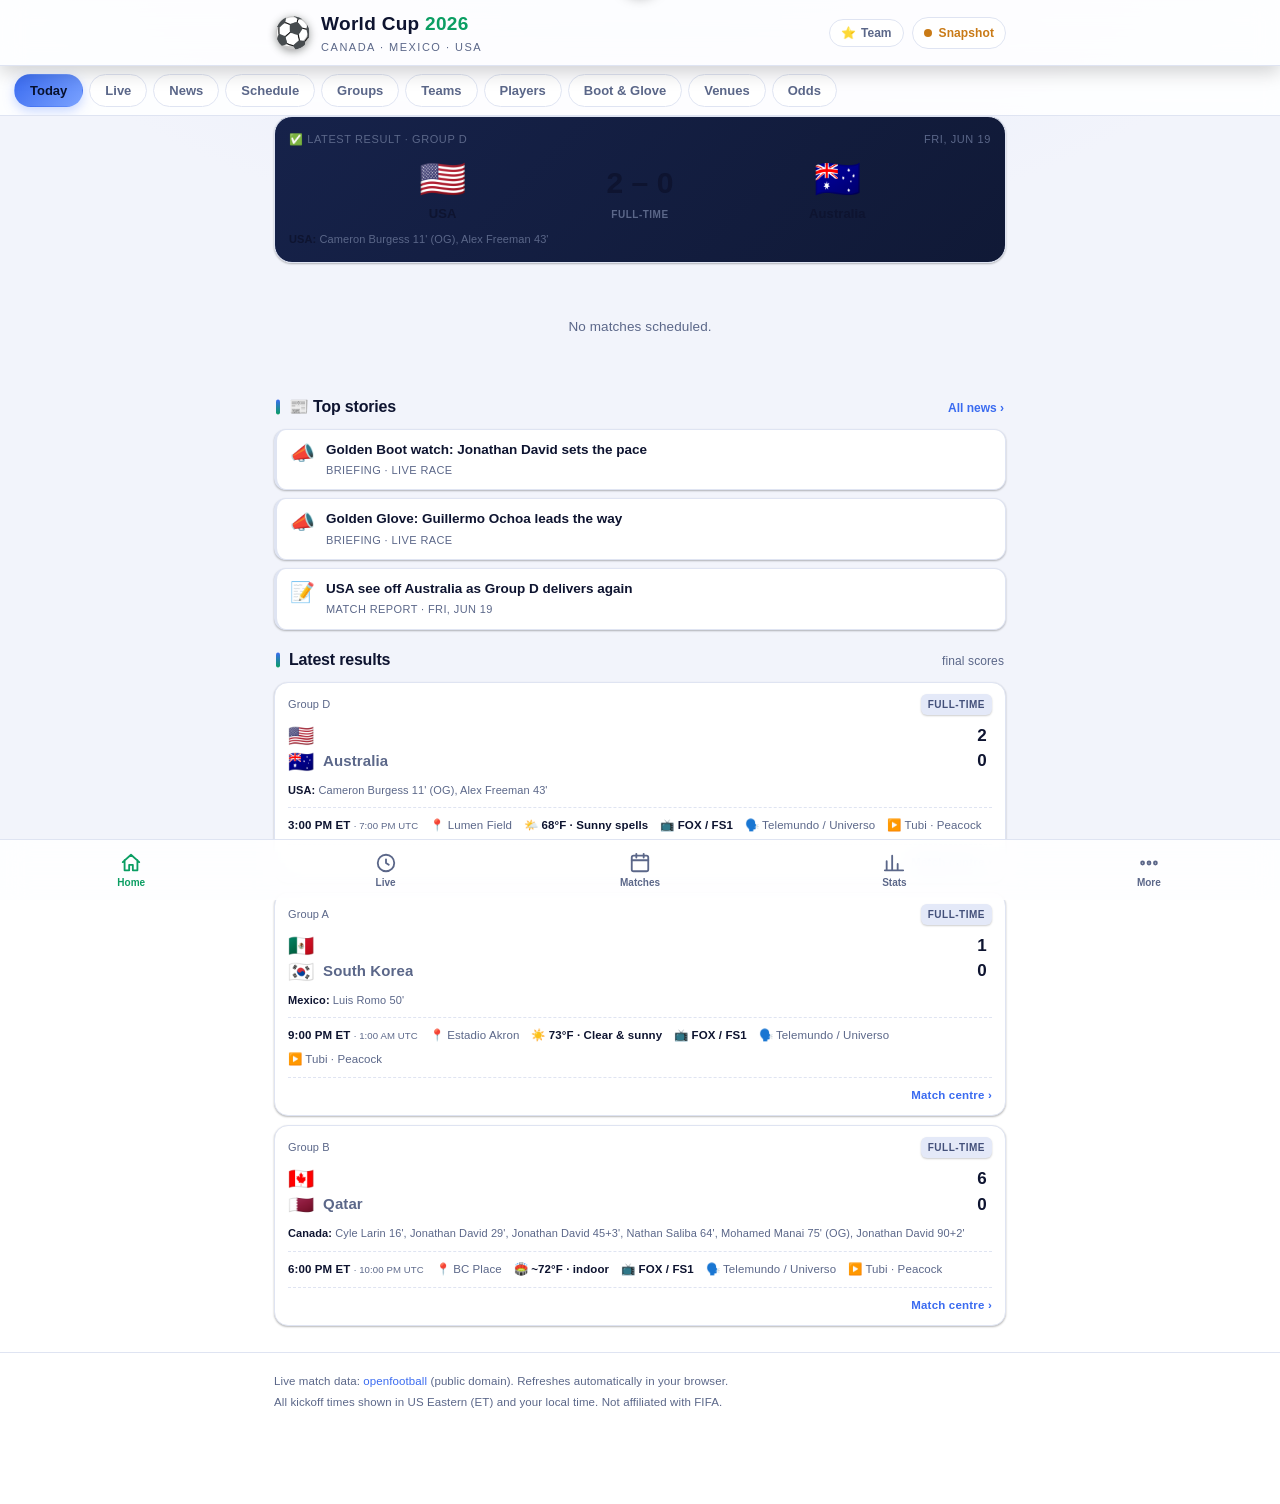
==== commit a0b82d9c: "Add pull-to-refresh + prominent live win-probability & momentum - Pull-to-refresh: pull down at top " ====
--- a/index.html
+++ b/index.html
@@ -20,6 +20,7 @@
 <link rel="stylesheet" href="assets/styles.css" />
 </head>
 <body>
+<div id="ptr" class="ptr" aria-hidden="true"><span class="ptr-spin"></span></div>
 <header class="app-header">
   <div class="wrap header-inner">
     <div class="brand">
@@ -95,6 +96,8 @@
   </div>
 </footer>
 
+<div id="toast" class="toast" hidden></div>
+
 <script src="assets/app.js"></script>
 <script>
   /* Register the service worker so the app installs to the Home Screen and
--- a/assets/styles.css
+++ b/assets/styles.css
@@ -419,3 +419,98 @@
 /* Crisper focus states for accessibility (keyboard users) */
 :focus-visible{ outline:2px solid var(--accent2); outline-offset:2px; border-radius:8px }
 button{ -webkit-appearance:none; appearance:none }
+
+/* ---------- Tappable match cards + match-centre affordance ---------- */
+.match.tappable{cursor:pointer}
+.match .open-row{margin-top:9px;padding-top:9px;border-top:1px dashed var(--line);display:flex;justify-content:flex-end}
+.open-cta{font-size:11.5px;font-weight:800;color:var(--accent2);letter-spacing:.2px}
+.open-cta.live{color:var(--live)}
+.match.is-live-card{border-color:rgba(255,77,98,.45);box-shadow:0 0 0 1px rgba(255,77,98,.18),0 1px 2px rgba(0,0,0,.28)}
+@media (hover:hover){ .match.tappable:hover .open-cta{text-decoration:underline} }
+
+/* Schedule day-head variants */
+.dayhead.live{color:var(--live)}
+.dayhead.up{color:var(--accent2)}
+
+/* ---------- Collapsible play-by-play ---------- */
+details.pbp{background:var(--card);border:1px solid var(--line);border-radius:14px;margin:14px 0;overflow:hidden;box-shadow:0 1px 2px rgba(0,0,0,.28)}
+details.pbp>summary{list-style:none;cursor:pointer;display:flex;justify-content:space-between;align-items:center;
+  padding:13px 14px;font-weight:800;font-size:14px;background:var(--card2);border-bottom:1px solid transparent}
+details.pbp[open]>summary{border-bottom-color:var(--line)}
+details.pbp>summary::-webkit-details-marker{display:none}
+details.pbp>summary::after{content:"▾";color:var(--muted);transition:transform .2s ease}
+details.pbp[open]>summary::after{transform:rotate(180deg)}
+details.pbp .pbp-meta{font-weight:600;font-size:11px;color:var(--muted)}
+details.pbp .timeline{padding:4px 14px 12px}
+
+/* ---------- Skeleton loaders ---------- */
+.skel-card{background:var(--card);border:1px solid var(--line);border-radius:14px;padding:13px;margin-bottom:9px}
+.skel-line,.skel-row{background:linear-gradient(90deg,var(--card2) 25%,#243057 37%,var(--card2) 63%);
+  background-size:400% 100%;animation:shimmer 1.3s ease infinite;border-radius:7px;height:12px;margin:8px 0}
+.skel-row{height:20px}
+.skel-line.w30{width:30%}.skel-line.w40{width:40%}.skel-line.w60{width:60%}
+@keyframes shimmer{0%{background-position:100% 0}100%{background-position:0 0}}
+@media (prefers-reduced-motion: reduce){ .skel-line,.skel-row{animation:none} }
+
+/* ---------- Score-change flash ---------- */
+@keyframes scoreflash{0%{color:var(--accent);text-shadow:0 0 14px rgba(61,220,151,.8);transform:scale(1.18)}100%{color:inherit;text-shadow:none;transform:none}}
+.score.flashed,.lh-score.flashed,.ms-score.flashed{animation:scoreflash 1.2s ease}
+@media (prefers-reduced-motion: reduce){ .flashed{animation:none} }
+
+/* ---------- Sticky mini-scoreboard (match centre) ---------- */
+.mini-score{position:sticky;top:calc(104px + env(safe-area-inset-top));z-index:9;
+  display:grid;grid-template-columns:1fr auto 1fr;align-items:center;gap:8px;
+  background:rgba(22,31,61,.96);backdrop-filter:blur(10px);border:1px solid var(--line);
+  border-radius:12px;padding:9px 12px;margin-bottom:12px;box-shadow:0 6px 16px rgba(0,0,0,.3)}
+.mini-score.live{border-color:rgba(255,77,98,.5)}
+.mini-score .ms-team{font-weight:700;font-size:12.5px;white-space:nowrap;overflow:hidden;text-overflow:ellipsis}
+.mini-score .ms-team.right{text-align:right}
+.mini-score .ms-score{font-weight:800;font-size:18px;font-variant-numeric:tabular-nums;text-align:center;white-space:nowrap}
+.mini-score .ms-clock{grid-column:1/4;text-align:center;font-size:10.5px;font-weight:800;letter-spacing:.5px;
+  text-transform:uppercase;color:var(--muted);margin-top:2px}
+.mini-score.live .ms-clock{color:var(--live)}
+
+/* ---------- Win-probability sparkline ---------- */
+.wp{background:var(--card);border:1px solid var(--line);border-radius:14px;padding:12px;margin-bottom:14px;box-shadow:0 1px 2px rgba(0,0,0,.28)}
+.wp-head{display:flex;justify-content:space-between;align-items:center;font-size:12px;font-weight:700;color:var(--muted);margin-bottom:6px}
+.wp-head b{color:var(--accent);font-size:15px;font-variant-numeric:tabular-nums}
+.wp-svg{width:100%;height:56px;display:block}
+.wp-line{fill:none;stroke:var(--accent);stroke-width:2.4;stroke-linejoin:round;stroke-linecap:round}
+.wp-fill{fill:rgba(61,220,151,.12);stroke:none}
+.wp-base{stroke:var(--line);stroke-width:1;stroke-dasharray:3 3}
+.wp-foot{display:flex;justify-content:space-between;font-size:10px;color:var(--muted);text-transform:uppercase;letter-spacing:.5px;margin-top:4px}
+
+/* ---------- Win-probability + momentum block ---------- */
+.wpb{background:var(--card);border:1px solid var(--line);border-radius:14px;padding:13px;margin-bottom:14px;box-shadow:0 1px 2px rgba(0,0,0,.28)}
+.wpb-head{font-size:11px;font-weight:800;text-transform:uppercase;letter-spacing:.5px;color:var(--muted);margin-bottom:8px;display:flex;align-items:center;gap:8px}
+.wpb-live{background:var(--live);color:#fff;font-size:9px;padding:2px 6px;border-radius:5px;letter-spacing:.4px}
+.wpb-bar{display:flex;height:26px;border-radius:8px;overflow:hidden;background:#0d1430}
+.wpb-bar .seg{display:flex;align-items:center;justify-content:center;font-size:11px;font-weight:800;color:#08122e;font-variant-numeric:tabular-nums;transition:width .6s cubic-bezier(.22,.61,.36,1);min-width:0}
+.wpb-bar .seg.h{background:linear-gradient(90deg,var(--accent2),#7aa2ff)}
+.wpb-bar .seg.d{background:#3a4675;color:#cdd7f5}
+.wpb-bar .seg.a{background:linear-gradient(90deg,#ff7d57,var(--live));color:#fff}
+.wpb-legend{display:flex;justify-content:space-between;gap:6px;margin-top:8px;font-size:11px;color:var(--muted);font-weight:600}
+.wpb-legend .dot{display:inline-block;width:9px;height:9px;border-radius:50%;margin-right:5px;vertical-align:-1px}
+.wpb-legend .dot.h{background:var(--accent2)}.wpb-legend .dot.d{background:#3a4675}.wpb-legend .dot.a{background:var(--live)}
+.mom-wrap{margin-top:12px}
+.mom-lead{margin-left:auto;color:var(--ink);font-weight:800}
+.mom{position:relative;height:12px;border-radius:999px;background:linear-gradient(90deg,#ff7d57,var(--live));overflow:hidden}
+.mom .mom-fill{position:absolute;left:0;top:0;bottom:0;background:linear-gradient(90deg,var(--accent2),#7aa2ff);transition:width .6s cubic-bezier(.22,.61,.36,1)}
+.mom .mom-tick{position:absolute;left:50%;top:-2px;bottom:-2px;width:2px;background:rgba(255,255,255,.6);transform:translateX(-1px)}
+.mom-legend{display:flex;justify-content:space-between;margin-top:6px;font-size:11px;color:var(--muted);font-weight:600}
+
+/* ---------- Pull-to-refresh ---------- */
+.ptr{position:fixed;top:calc(-44px + env(safe-area-inset-top));left:50%;transform:translateY(0);margin-left:-18px;
+  z-index:55;width:36px;height:36px;border-radius:50%;background:var(--card);border:1px solid var(--line);
+  display:flex;align-items:center;justify-content:center;box-shadow:0 4px 14px rgba(0,0,0,.4);transition:transform .2s ease}
+.ptr-spin{width:18px;height:18px;border-radius:50%;border:2.5px solid var(--line);border-top-color:var(--accent)}
+.ptr.ready .ptr-spin{border-top-color:var(--accent2)}
+.ptr.spin .ptr-spin{animation:ptrspin .7s linear infinite}
+@keyframes ptrspin{to{transform:rotate(360deg)}}
+
+/* ---------- Toast ---------- */
+.toast{position:fixed;left:50%;transform:translateX(-50%) translateY(12px);z-index:70;
+  bottom:calc(78px + env(safe-area-inset-bottom));background:#0d1633;border:1px solid var(--line);
+  color:var(--ink);font-size:13px;font-weight:700;padding:10px 16px;border-radius:999px;
+  box-shadow:0 8px 24px rgba(0,0,0,.5);opacity:0;transition:opacity .25s ease,transform .25s ease;pointer-events:none}
+.toast.show{opacity:1;transform:translateX(-50%) translateY(0)}
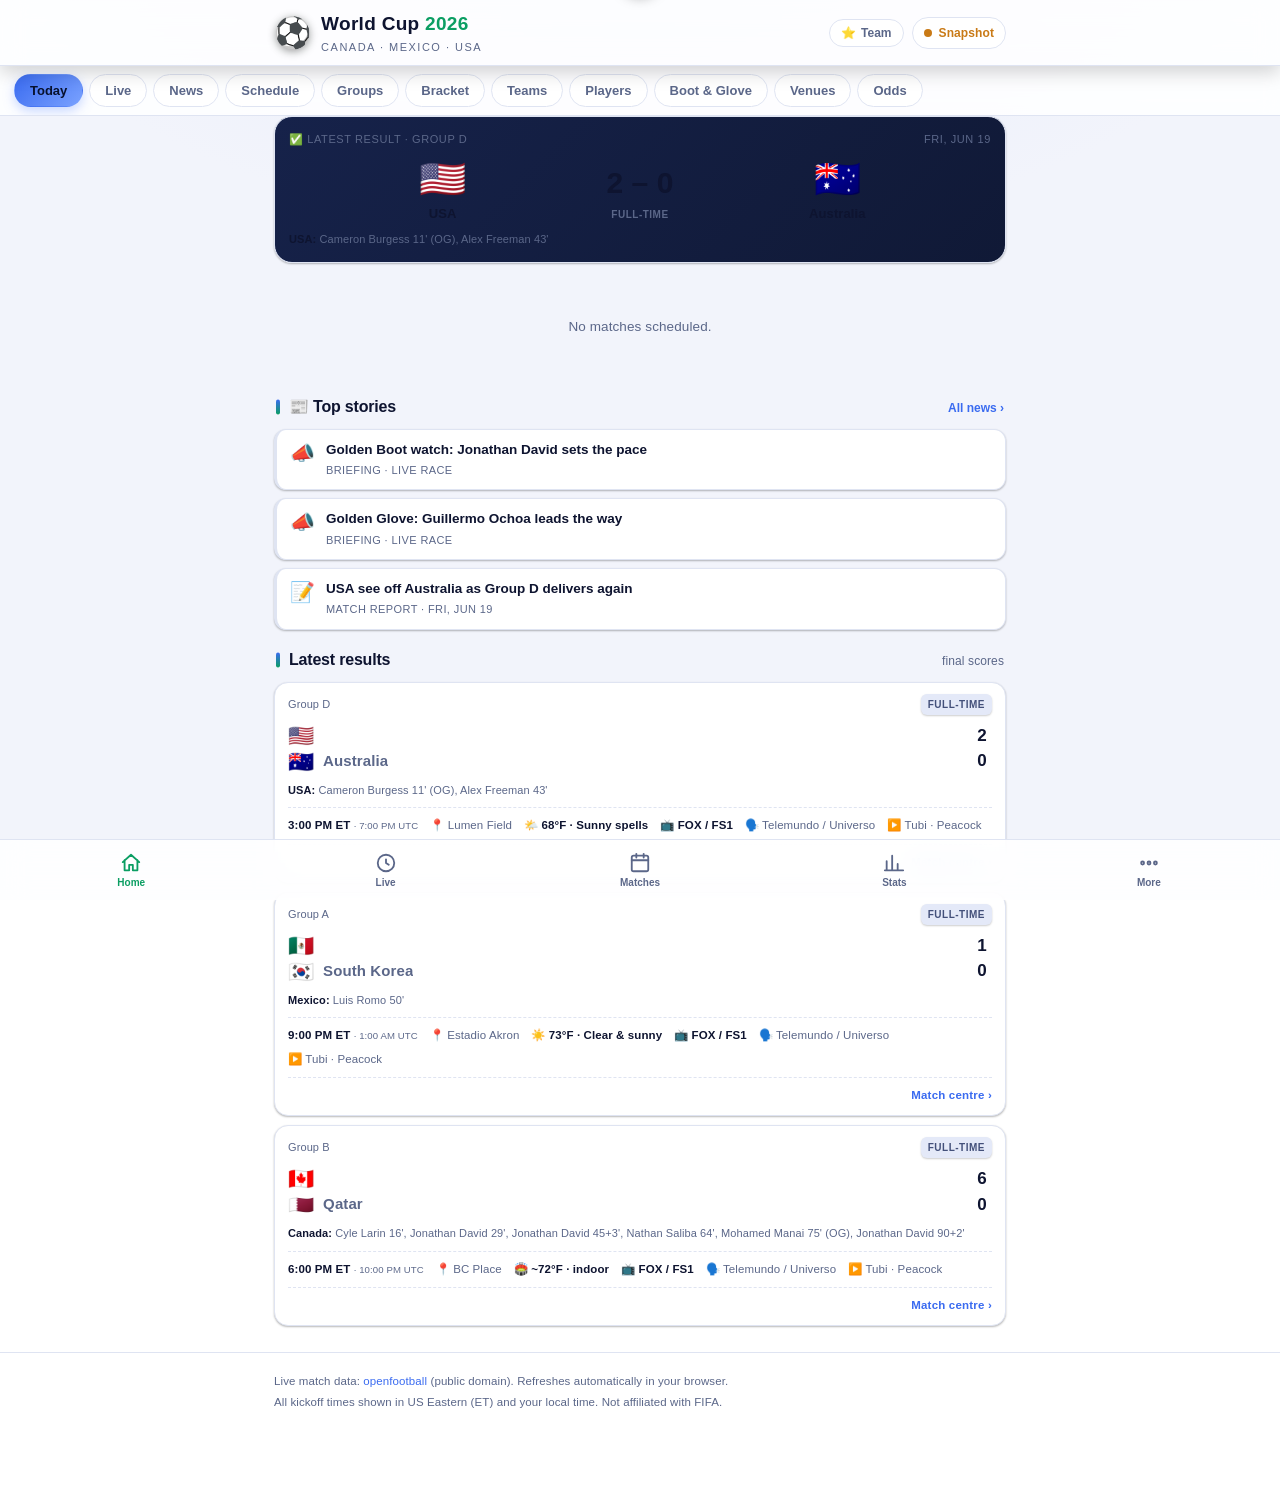
==== commit a1b226db: "Knockout bracket + best-3rd table; self-updating Home Screen PWA - New Bracket view: knockout rounds" ====
--- a/index.html
+++ b/index.html
@@ -53,6 +53,7 @@
   <button class="tab" data-view="news">News</button>
   <button class="tab" data-view="schedule">Schedule</button>
   <button class="tab" data-view="groups">Groups</button>
+  <button class="tab" data-view="bracket">Bracket</button>
   <button class="tab" data-view="teams">Teams</button>
   <button class="tab" data-view="stats">Players</button>
   <button class="tab" data-view="awards">Boot &amp; Glove</button>
@@ -100,10 +101,26 @@
 
 <script src="assets/app.js"></script>
 <script>
-  /* Register the service worker so the app installs to the Home Screen and
-     works offline. Guarded so it no-ops on file:// or unsupported browsers. */
+  /* Register the service worker. Network-first shell + auto-reload means the
+     Home Screen (installed) app updates itself to the latest deploy. */
   if ('serviceWorker' in navigator && location.protocol.startsWith('http')) {
-    window.addEventListener('load', () => navigator.serviceWorker.register('sw.js').catch(() => {}));
+    window.addEventListener('load', () => {
+      navigator.serviceWorker.register('sw.js').then(reg => {
+        // Check for a new version each launch and when returning to the app.
+        reg.update();
+        document.addEventListener('visibilitychange', () => { if (!document.hidden) reg.update(); });
+        reg.addEventListener('updatefound', () => {
+          const nw = reg.installing;
+          if (nw) nw.addEventListener('statechange', () => {
+            if (nw.state === 'installed' && navigator.serviceWorker.controller) nw.postMessage('skipWaiting');
+          });
+        });
+      }).catch(() => {});
+      let reloaded = false;
+      navigator.serviceWorker.addEventListener('controllerchange', () => {
+        if (reloaded) return; reloaded = true; location.reload();
+      });
+    });
   }
 </script>
 </body>
--- a/assets/styles.css
+++ b/assets/styles.css
@@ -514,3 +514,40 @@
   color:var(--ink);font-size:13px;font-weight:700;padding:10px 16px;border-radius:999px;
   box-shadow:0 8px 24px rgba(0,0,0,.5);opacity:0;transition:opacity .25s ease,transform .25s ease;pointer-events:none}
 .toast.show{opacity:1;transform:translateX(-50%) translateY(0)}
+
+/* ---------- Group qualification scenarios ---------- */
+.qual-head{font-size:10.5px;font-weight:800;text-transform:uppercase;letter-spacing:.5px;color:var(--muted);padding:11px 13px 4px}
+.qual{padding:0 11px 11px;display:flex;flex-direction:column;gap:6px}
+.qrow{display:grid;grid-template-columns:22px 1fr auto;align-items:center;gap:9px;font-size:12px}
+.qrow .flag{font-size:18px}
+.qrow .qnm{font-weight:700;white-space:nowrap;overflow:hidden;text-overflow:ellipsis}
+.qbadge{font-size:10px;font-weight:800;letter-spacing:.2px;padding:4px 8px;border-radius:999px;white-space:nowrap;border:1px solid transparent}
+.qbadge.q-in{background:rgba(61,220,151,.16);color:var(--accent);border-color:rgba(61,220,151,.35)}
+.qbadge.q-cond{background:rgba(91,140,255,.16);color:#9db8ff;border-color:rgba(91,140,255,.35)}
+.qbadge.q-maybe{background:rgba(255,181,71,.16);color:var(--warn);border-color:rgba(255,181,71,.35)}
+.qbadge.q-out{background:rgba(255,77,98,.14);color:#ff8092;border-color:rgba(255,77,98,.3)}
+
+/* ---------- Best 3rd-placed ---------- */
+.b3wrap{gap:5px}
+.qrow.b3{grid-template-columns:24px 22px 1fr auto auto;gap:9px}
+.b3-rk{font-weight:800;text-align:center;font-variant-numeric:tabular-nums;color:var(--muted)}
+.b3-rk.in{color:var(--accent)} .b3-rk.out{color:#ff8092}
+.qrow.b3 .qnm small{color:var(--muted);font-weight:600}
+.b3-pts{font-size:11px;color:var(--muted);font-weight:700;font-variant-numeric:tabular-nums}
+
+/* ---------- Knockout bracket ---------- */
+.bracket{display:flex;gap:12px;overflow-x:auto;-webkit-overflow-scrolling:touch;padding-bottom:8px;scrollbar-width:none}
+.bracket::-webkit-scrollbar{display:none}
+.bcol{flex:0 0 240px;min-width:240px}
+.bcol-h{font-size:11px;font-weight:800;text-transform:uppercase;letter-spacing:.5px;color:var(--accent);padding:4px 2px 10px;display:flex;justify-content:space-between}
+.bcol-h span{color:var(--muted)}
+.bcard{background:var(--card);border:1px solid var(--line);border-radius:12px;padding:8px 10px;margin-bottom:10px;cursor:pointer;box-shadow:0 1px 2px rgba(0,0,0,.28)}
+.brow{display:grid;grid-template-columns:auto 1fr auto;align-items:center;gap:8px;padding:3px 0}
+.brow .flag{font-size:18px}
+.brow .bnm{font-weight:700;font-size:13px;white-space:nowrap;overflow:hidden;text-overflow:ellipsis}
+.brow.bph .bnm{color:var(--muted);font-weight:600}
+.brow.bw .bnm{color:#fff}
+.brow .bsc{font-weight:800;font-variant-numeric:tabular-nums;font-size:14px;min-width:14px;text-align:right}
+.bcard .bfoot{margin-top:6px;padding-top:6px;border-top:1px dashed var(--line);font-size:10.5px;color:var(--muted);font-weight:700}
+.bcard .blive{color:var(--live)}
+@media (hover:hover){ .bcard:hover{border-color:#3a4a86;transform:translateY(-2px);transition:.18s} }
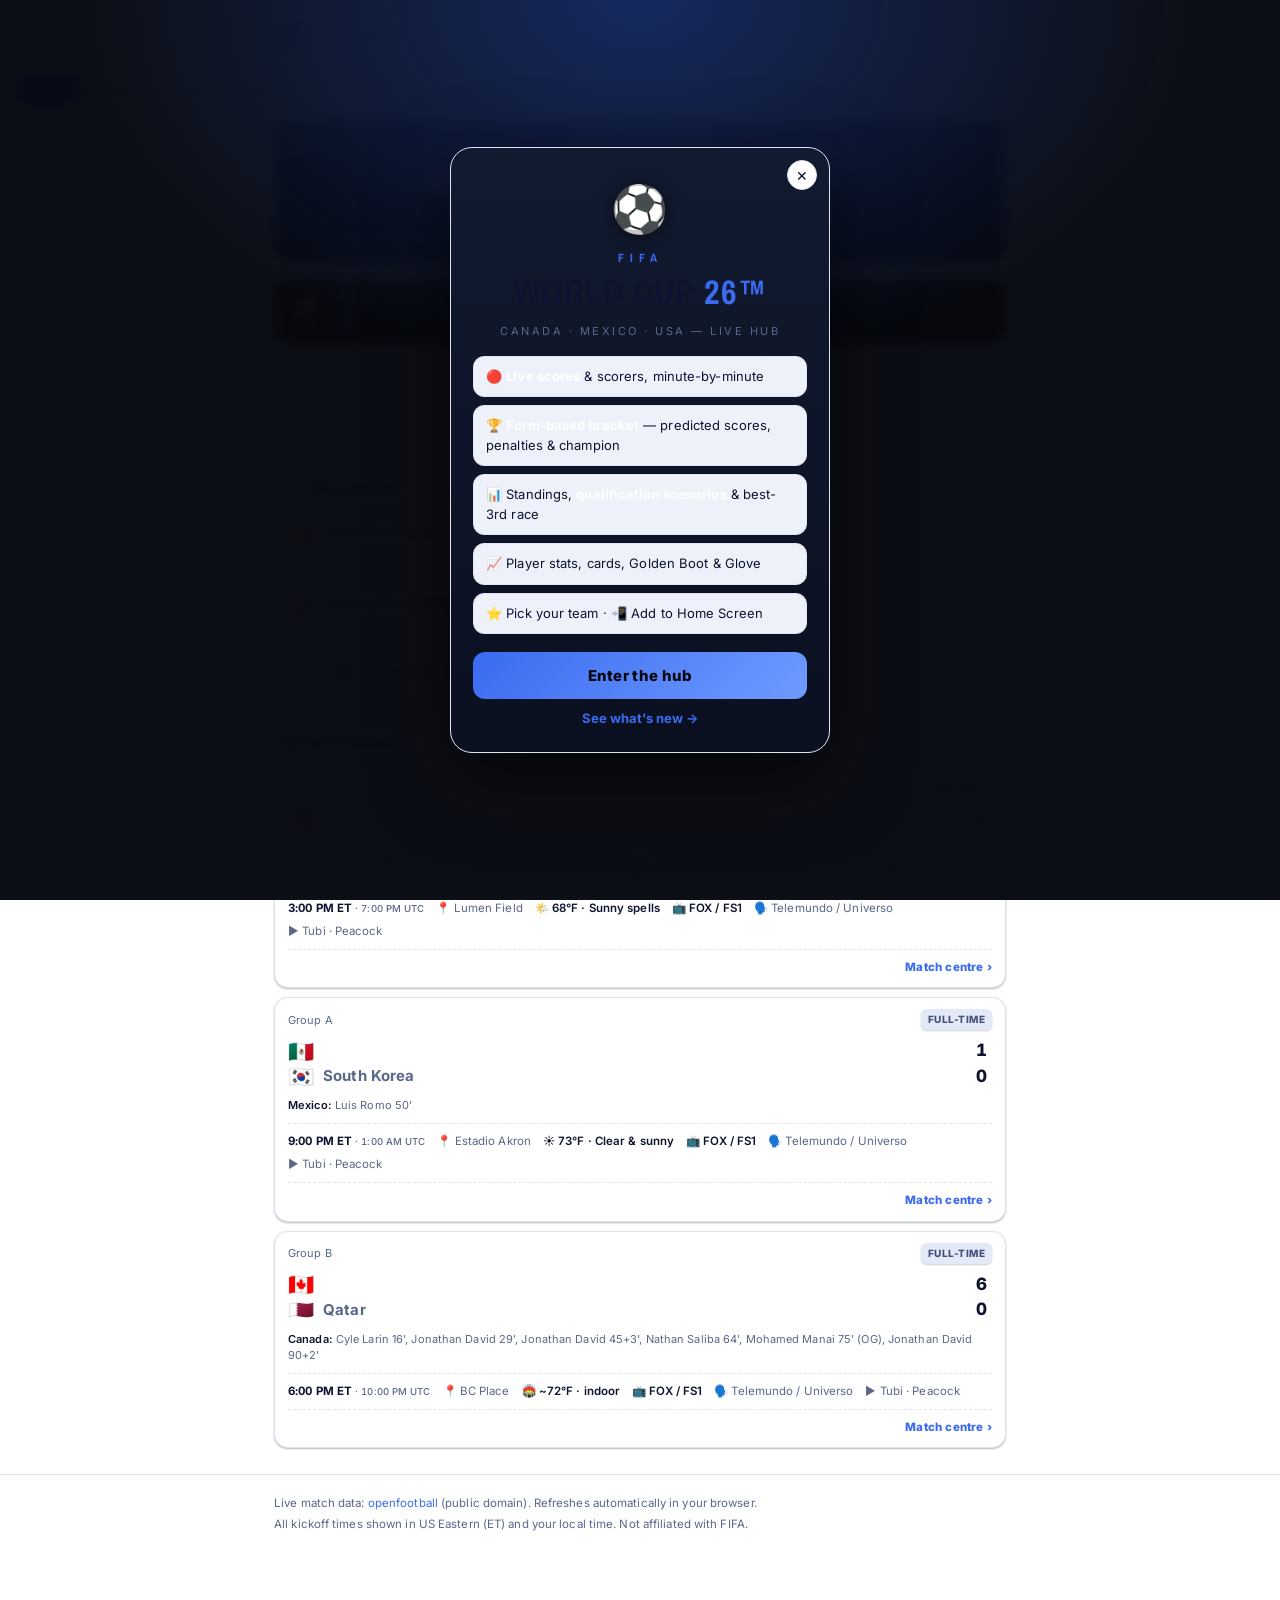
==== commit 071fc5aa: "Add launch splash + What's New changelog; sleek FIFA-style theme - First-visit launch/welcome screen" ====
--- a/index.html
+++ b/index.html
@@ -3,20 +3,23 @@
 <head>
 <meta charset="utf-8" />
 <meta name="viewport" content="width=device-width, initial-scale=1, viewport-fit=cover" />
-<meta name="theme-color" content="#0b1020" media="(prefers-color-scheme: dark)" />
-<meta name="theme-color" content="#f2f4fb" media="(prefers-color-scheme: light)" />
+<meta name="theme-color" content="#05070e" media="(prefers-color-scheme: dark)" />
+<meta name="theme-color" content="#ffffff" media="(prefers-color-scheme: light)" />
 <meta name="color-scheme" content="dark light" />
-<meta name="description" content="Live 2026 FIFA World Cup dashboard — schedule, US TV times, scores, groups & standings, teams, venues and prediction-market odds for the Canada / Mexico / USA tournament." />
+<meta name="description" content="FIFA World Cup 26™ Live Hub — live scores, form-based predictions, full bracket, group standings, stats, Golden Boot & Glove for the Canada · Mexico · USA tournament." />
 <!-- iOS native web-app behaviour -->
 <meta name="apple-mobile-web-app-capable" content="yes" />
 <meta name="mobile-web-app-capable" content="yes" />
 <meta name="apple-mobile-web-app-status-bar-style" content="black-translucent" />
-<meta name="apple-mobile-web-app-title" content="WC 2026" />
+<meta name="apple-mobile-web-app-title" content="WC 26" />
 <meta name="format-detection" content="telephone=no" />
-<title>World Cup 2026 — Live Dashboard</title>
+<title>FIFA World Cup 26™ — Live Hub</title>
 <link rel="icon" href="data:image/svg+xml,%3Csvg xmlns='http://www.w3.org/2000/svg' viewBox='0 0 100 100'%3E%3Ctext y='.9em' font-size='90'%3E%E2%9A%BD%3C/text%3E%3C/svg%3E" />
 <link rel="apple-touch-icon" href="icon.svg" />
 <link rel="manifest" href="manifest.webmanifest" />
+<link rel="preconnect" href="https://fonts.googleapis.com" />
+<link rel="preconnect" href="https://fonts.gstatic.com" crossorigin />
+<link href="https://fonts.googleapis.com/css2?family=Archivo:wght@500;600;700;800&family=Archivo+Narrow:wght@600;700;800&family=Inter:wght@400;500;600;700&display=swap" rel="stylesheet" />
 <link rel="stylesheet" href="assets/styles.css" />
 </head>
 <body>
@@ -26,7 +29,8 @@
     <div class="brand">
       <span class="brand-ball">⚽</span>
       <div class="brand-text">
-        <h1>World Cup <span>2026</span></h1>
+        <span class="brand-eyebrow">FIFA</span>
+        <h1>WORLD CUP <span>26™</span></h1>
         <p>Canada · Mexico · USA</p>
       </div>
     </div>
@@ -99,6 +103,25 @@
 
 <div id="toast" class="toast" hidden></div>
 
+<div class="launch" id="launch" hidden>
+  <div class="launch-card">
+    <button class="fav-x launch-x" id="launchClose" aria-label="Close">✕</button>
+    <div class="launch-mark">⚽</div>
+    <span class="launch-eyebrow">FIFA</span>
+    <h2 class="launch-title">WORLD CUP <span>26™</span></h2>
+    <p class="launch-sub">Canada · Mexico · USA — Live Hub</p>
+    <ul class="launch-list">
+      <li>🔴 <b>Live scores</b> &amp; scorers, minute-by-minute</li>
+      <li>🏆 <b>Form-based bracket</b> — predicted scores, penalties &amp; champion</li>
+      <li>📊 Standings, <b>qualification scenarios</b> &amp; best-3rd race</li>
+      <li>📈 Player stats, cards, Golden Boot &amp; Glove</li>
+      <li>⭐ Pick your team · 📲 Add to Home Screen</li>
+    </ul>
+    <button class="launch-enter" id="launchEnter">Enter the hub</button>
+    <button class="launch-more" id="launchMore">See what's new →</button>
+  </div>
+</div>
+
 <script src="assets/app.js"></script>
 <script>
   /* Register the service worker. Network-first shell + auto-reload means the
--- a/assets/styles.css
+++ b/assets/styles.css
@@ -1,14 +1,14 @@
 :root{
-  --bg:#0b1020; --bg2:#11182f; --card:#161f3d; --card2:#1d2950;
-  --ink:#eaf0ff; --muted:#93a0c4; --line:#26315a;
-  --accent:#3ddc97; --accent2:#5b8cff; --warn:#ffb547; --live:#ff4d62;
+  --bg:#070b16; --bg2:#0d1426; --card:#121a30; --card2:#1b2540;
+  --ink:#eef2fb; --muted:#94a1bd; --line:#273350;
+  --accent:#3ddc97; --accent2:#3e7bfa; --warn:#ffb547; --live:#ff4d62;
   --gold:#ffd166; --radius:16px;
   --maxw:760px;
 }
 *{box-sizing:border-box}
 html,body{margin:0;padding:0}
 body{
-  background:radial-gradient(1200px 600px at 50% -10%, #1a2547 0%, var(--bg) 55%) fixed;
+  background:radial-gradient(1200px 640px at 50% -12%, #15295e 0%, #060912 58%) fixed;
   color:var(--ink);
   font:15px/1.5 -apple-system,BlinkMacSystemFont,"Segoe UI",Roboto,Helvetica,Arial,sans-serif;
   -webkit-font-smoothing:antialiased; padding-bottom:60px;
@@ -517,7 +517,7 @@
 
 /* ---------- Group qualification scenarios ---------- */
 .qual-head{font-size:10.5px;font-weight:800;text-transform:uppercase;letter-spacing:.5px;color:var(--muted);padding:11px 13px 4px}
-.qual{padding:0 11px 11px;display:flex;flex-direction:column;gap:6px}
+.qlist{padding:0 11px 11px;display:flex;flex-direction:column;gap:6px}
 .qrow{display:grid;grid-template-columns:22px 1fr auto;align-items:center;gap:9px;font-size:12px}
 .qrow .flag{font-size:18px}
 .qrow .qnm{font-weight:700;white-space:nowrap;overflow:hidden;text-overflow:ellipsis}
@@ -551,3 +551,117 @@
 .bcard .bfoot{margin-top:6px;padding-top:6px;border-top:1px dashed var(--line);font-size:10.5px;color:var(--muted);font-weight:700}
 .bcard .blive{color:var(--live)}
 @media (hover:hover){ .bcard:hover{border-color:#3a4a86;transform:translateY(-2px);transition:.18s} }
+
+/* ---------- Bracket projections ---------- */
+.bcard.is-proj{border-style:dashed;border-color:#3a4675}
+.brow.bpr .bnm{color:#aebbe6;font-style:italic;font-weight:600}
+.bproj-tag{float:right;font-size:9px;font-weight:800;letter-spacing:.5px;color:#9db8ff;background:rgba(91,140,255,.16);border:1px solid rgba(91,140,255,.35);padding:1px 6px;border-radius:5px}
+.bpr-key{display:inline-block;margin-left:4px;color:#9db8ff;font-weight:700;font-size:11px}
+
+/* ---------- Bracket connectors (wall-chart layout) ----------
+   Columns share a fixed height so each tie sits centred between its two
+   feeders; --ch per round = the vertical distance between those feeders. */
+.bracket .bcol{flex:0 0 226px;min-width:226px}
+.bracket .bcards{display:flex;flex-direction:column;justify-content:space-around;height:1408px}
+.bracket .bcard{height:72px;margin:0;display:flex;flex-direction:column;justify-content:center;overflow:hidden}
+.bracket .bcard .brow{padding:1px 0}
+.bracket .bcard .bfoot{margin-top:3px;padding-top:3px}
+.bracket .bcard .bnm{font-size:12.5px}
+
+/* connector pieces */
+.bconn{display:none}
+.bracket .bcol:not(.c-r32) .bconn{display:block;position:absolute;left:-11px;top:50%;width:11px;height:var(--ch,0);transform:translateY(-50%);pointer-events:none}
+.bracket .bconn::before{content:"";position:absolute;left:0;top:0;bottom:0;width:2px;background:var(--line)}   /* vertical spine between the two feeders */
+.bracket .bconn::after{content:"";position:absolute;left:0;top:50%;width:11px;height:2px;background:var(--line)} /* stub into this card */
+.bracket .bcol:not(.c-final) .bcards .bcard::after{content:"";position:absolute;left:100%;top:50%;width:11px;height:2px;background:var(--line)} /* feeder stub out */
+.c-r16 .bcards .bcard{--ch:88px}
+.c-qf  .bcards .bcard{--ch:176px}
+.c-sf  .bcards .bcard{--ch:352px}
+.c-final .bcards .bcard{--ch:704px}
+.bracket{gap:22px}
+
+/* Bracket: locked (announced) ties */
+.bcard.is-set{border-color:rgba(61,220,151,.45)}
+.bset-tag{float:right;font-size:9px;font-weight:800;letter-spacing:.5px;color:var(--accent);background:rgba(61,220,151,.14);border:1px solid rgba(61,220,151,.35);padding:1px 6px;border-radius:5px}
+
+/* Bracket: predicted scores + penalties */
+.bracket .bsc.pred{font-style:italic;opacity:.85;font-weight:700}
+.bracket .brow.bw .bsc.pred{opacity:1;color:#fff}
+.bpen-tag{font-size:9px;font-weight:800;letter-spacing:.3px;color:var(--warn);background:rgba(255,181,71,.14);border:1px solid rgba(255,181,71,.35);padding:1px 6px;border-radius:5px;margin-left:6px}
+.bracket .bfoot{display:flex;flex-wrap:wrap;align-items:center;gap:4px 6px}
+
+/* ---------- Cards & discipline ---------- */
+table.ptable .yk{display:inline-block;min-width:16px;font-weight:800;color:#0b1020;background:var(--warn);border-radius:3px;font-size:11px;padding:0 4px}
+table.ptable .rk2{display:inline-block;min-width:16px;font-weight:800;color:#fff;background:var(--live);border-radius:3px;font-size:11px;padding:0 4px}
+.qrow.disc{grid-template-columns:22px 1fr auto auto;gap:9px}
+.qrow.disc .qnm small{color:var(--muted);font-weight:600}
+.qrow.disc .cards{font-size:12px;letter-spacing:1px;white-space:nowrap}
+.qbadge.d-yellow{background:rgba(255,181,71,.16);color:var(--warn);border:1px solid rgba(255,181,71,.35)}
+.qbadge.d-red{background:rgba(255,77,98,.16);color:#ff8092;border:1px solid rgba(255,77,98,.35)}
+.tl-card .tl-body{font-weight:700}
+
+/* Live match with no feed score yet */
+.score-pending{color:var(--muted);font-weight:800;letter-spacing:1px}
+
+/* ---------- Predicted champion banner ---------- */
+.champ{display:flex;align-items:center;gap:13px;background:linear-gradient(135deg,#3a2f10,#241d0a);
+  border:1px solid #5a4a1e;border-radius:16px;padding:14px 16px;margin-bottom:14px}
+.champ.won{background:linear-gradient(135deg,#1d3a2a,#10241a);border-color:#2f5a3e}
+.champ.compact{padding:11px 13px;border-radius:14px}
+.champ-trophy{font-size:30px;line-height:1;filter:drop-shadow(0 2px 4px rgba(0,0,0,.4))}
+.champ-label{font-size:10.5px;font-weight:800;text-transform:uppercase;letter-spacing:1px;color:var(--gold)}
+.champ.won .champ-label{color:var(--accent)}
+.champ-team{font-size:20px;font-weight:800;margin-top:2px;display:flex;align-items:center;gap:8px}
+.champ.compact .champ-team{font-size:17px}
+.champ-tag{margin-left:auto;font-size:10px;font-weight:800;letter-spacing:.5px;color:var(--gold);
+  background:rgba(255,209,102,.14);border:1px solid #5a4a1e;padding:3px 8px;border-radius:6px}
+.champ-tag.won{background:rgba(61,220,151,.16);color:var(--accent);border-color:#2f5a3e}
+
+/* ---------- Favourite team path in the bracket ---------- */
+.bcard.fav-path{border-color:var(--gold);box-shadow:0 0 0 1px rgba(255,209,102,.4),0 1px 2px rgba(0,0,0,.3)}
+.brow.fav-row .bnm{color:var(--gold);font-weight:800}
+
+/* =====================================================================
+   FIFA-style type, brand, launch splash & changelog
+   ===================================================================== */
+body{ font-family:"Inter",-apple-system,BlinkMacSystemFont,"Segoe UI",Roboto,Helvetica,Arial,sans-serif }
+h1,h2,h3,.sec-title h2,.rp-title,.award .ah h3{ font-family:"Archivo","Inter",sans-serif }
+.brand-text h1,.launch-title,.lh-score,.champ-team{ font-family:"Archivo Narrow","Archivo",sans-serif }
+
+/* Brand — FIFA lockup */
+.brand-text{display:flex;flex-direction:column;line-height:1.05}
+.brand-eyebrow{font-family:"Archivo Narrow",sans-serif;font-size:9px;font-weight:800;letter-spacing:4px;color:var(--accent2);text-transform:uppercase}
+.brand-text h1{font-size:18px;font-weight:800;letter-spacing:1.2px;text-transform:uppercase;margin:1px 0 0}
+.brand-text h1 span{color:var(--accent2)}
+.brand-text p{font-size:9px;letter-spacing:2px}
+.tab.is-active{background:linear-gradient(135deg,var(--accent2),#6f9bff);color:#05070e}
+
+/* Launch / welcome splash */
+.launch{position:fixed;inset:0;z-index:80;display:flex;align-items:center;justify-content:center;padding:20px;
+  padding-top:max(20px,env(safe-area-inset-top));
+  background:radial-gradient(900px 600px at 50% 0%, #15295e 0%, rgba(5,7,14,.97) 62%);backdrop-filter:blur(6px)}
+.launch[hidden]{display:none}
+.launch-card{position:relative;width:100%;max-width:380px;background:linear-gradient(180deg,#121a30,#0a1020);
+  border:1px solid var(--line);border-radius:22px;padding:26px 22px 22px;text-align:center;
+  box-shadow:0 26px 80px rgba(0,0,0,.65);animation:sheet .3s ease;max-height:92vh;overflow:auto}
+.launch-x{position:absolute;top:12px;right:12px;width:30px;height:30px}
+.launch-mark{font-size:46px;filter:drop-shadow(0 3px 8px rgba(0,0,0,.5))}
+.launch-eyebrow{display:block;font-family:"Archivo Narrow",sans-serif;font-size:12px;font-weight:800;letter-spacing:6px;color:var(--accent2);text-transform:uppercase;margin-top:6px}
+.launch-title{font-size:34px;font-weight:800;letter-spacing:1px;text-transform:uppercase;margin:0}
+.launch-title span{color:var(--accent2)}
+.launch-sub{color:var(--muted);font-size:11px;text-transform:uppercase;letter-spacing:2.5px;margin:5px 0 16px}
+.launch-list{list-style:none;margin:0 0 18px;padding:0;text-align:left;display:flex;flex-direction:column;gap:8px}
+.launch-list li{font-size:13px;background:var(--card2);border:1px solid var(--line);border-radius:11px;padding:10px 12px}
+.launch-list b{color:#fff}
+.launch-enter{width:100%;background:linear-gradient(135deg,var(--accent2),#6f9bff);color:#05070e;font-weight:800;font-size:15px;border:0;border-radius:12px;padding:14px;cursor:pointer;letter-spacing:.3px}
+.launch-more{width:100%;background:none;border:0;color:var(--accent2);font-weight:700;font-size:13px;margin-top:10px;cursor:pointer}
+
+/* Changelog / What's new */
+.cl{background:var(--card);border:1px solid var(--line);border-radius:14px;padding:13px 15px;margin-bottom:10px}
+.cl-head{display:flex;align-items:center;gap:9px;margin-bottom:8px;flex-wrap:wrap}
+.cl-v{font-family:"Archivo Narrow",sans-serif;font-weight:800;font-size:12px;color:#05070e;background:var(--accent2);border-radius:6px;padding:2px 8px;letter-spacing:.5px}
+.cl-t{font-weight:800;font-size:14px}
+.cl-d{margin-left:auto;font-size:11px;color:var(--muted)}
+.cl-list{margin:0;padding-left:18px;display:flex;flex-direction:column;gap:6px}
+.cl-list li{font-size:13px;line-height:1.45}
+.cl-list b{color:#fff}
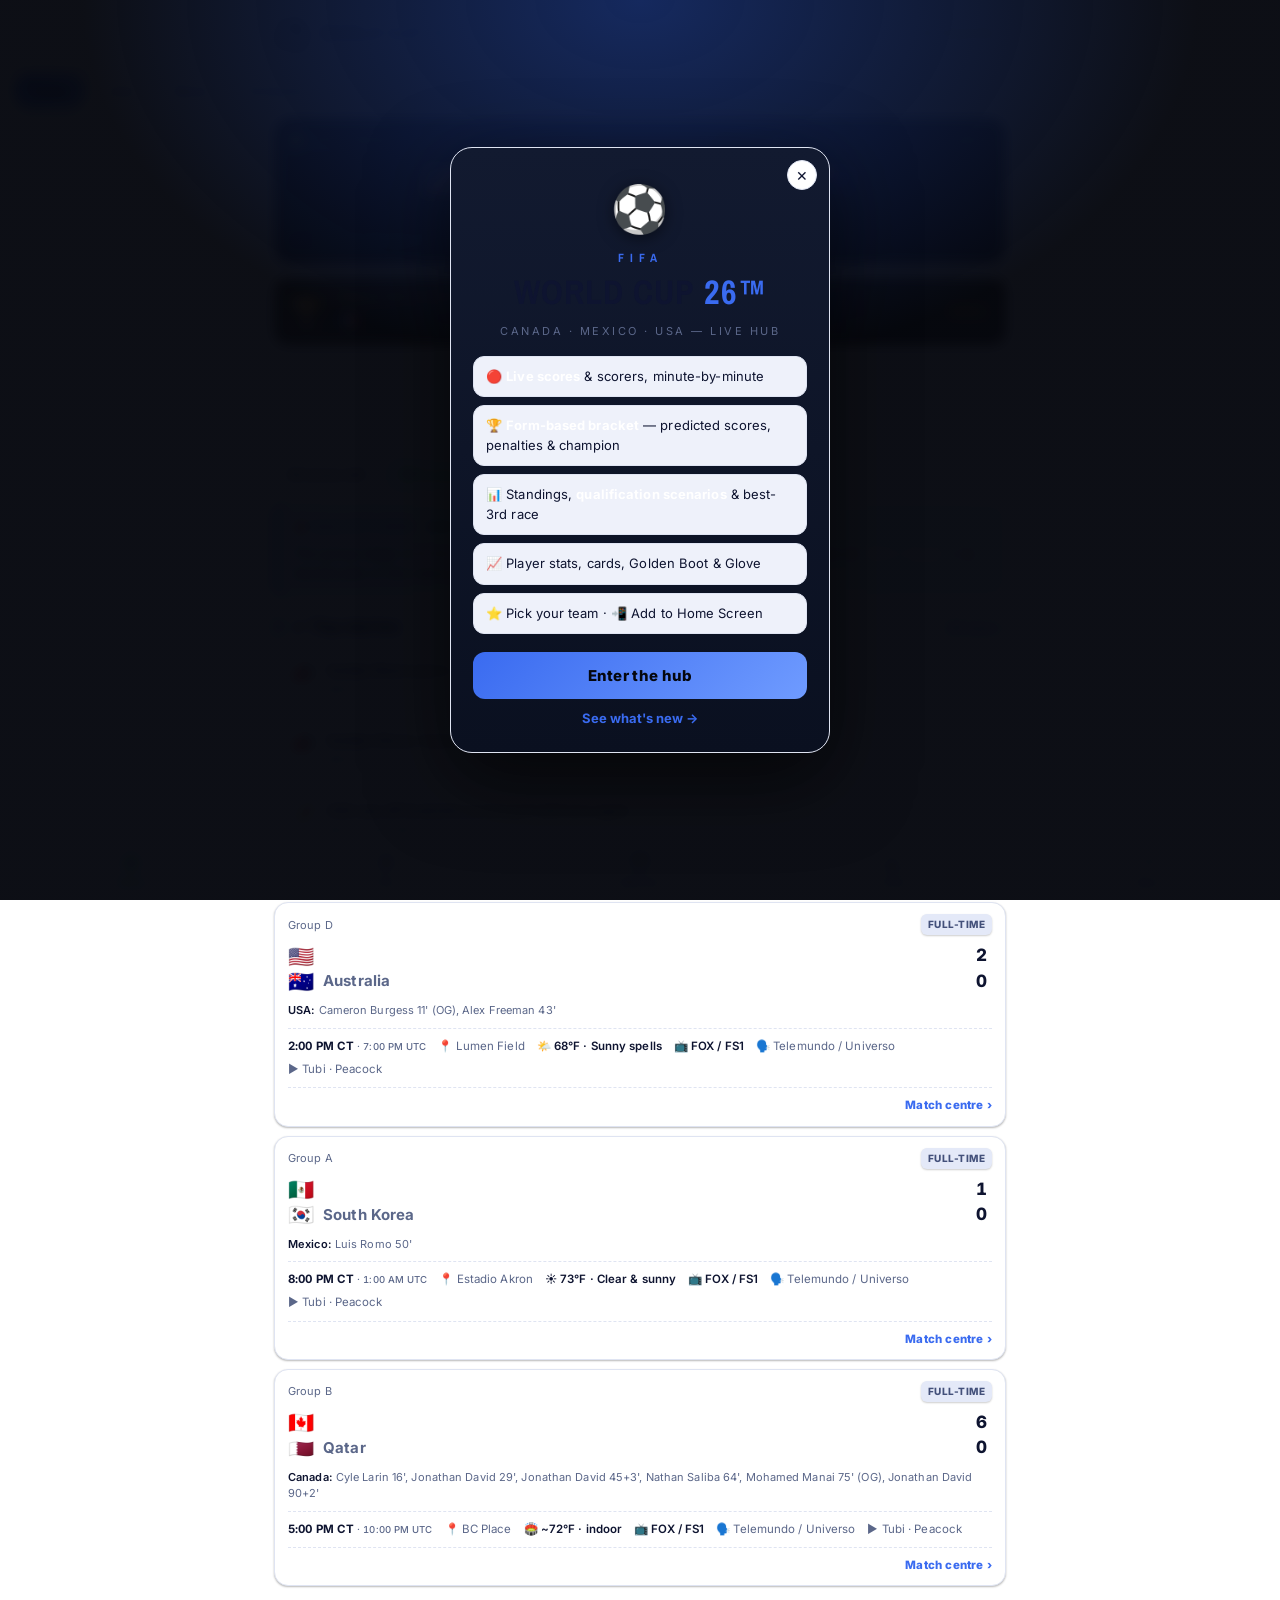
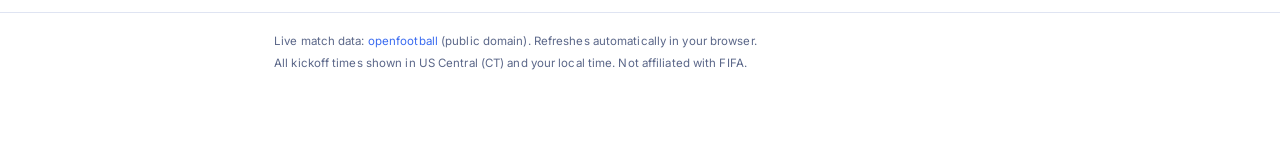
==== commit 161bf40f: "Switch all published kickoff times to US Central (CT) Change the date/time formatters to America/Chi" ====
--- a/index.html
+++ b/index.html
@@ -97,7 +97,7 @@
 <footer class="app-footer">
   <div class="wrap">
     <p>Live match data: <a href="https://github.com/openfootball/worldcup.json" target="_blank" rel="noopener">openfootball</a> (public domain). Refreshes automatically in your browser.</p>
-    <p>All kickoff times shown in US Eastern (ET) and your local time. Not affiliated with FIFA.</p>
+    <p>All kickoff times shown in US Central (CT) and your local time. Not affiliated with FIFA.</p>
   </div>
 </footer>
 
--- a/assets/styles.css
+++ b/assets/styles.css
@@ -560,24 +560,28 @@
 
 /* ---------- Bracket connectors (wall-chart layout) ----------
    Columns share a fixed height so each tie sits centred between its two
-   feeders; --ch per round = the vertical distance between those feeders. */
-.bracket .bcol{flex:0 0 226px;min-width:226px}
-.bracket .bcards{display:flex;flex-direction:column;justify-content:space-around;height:1408px}
-.bracket .bcard{height:72px;margin:0;display:flex;flex-direction:column;justify-content:center;overflow:hidden}
+   feeders; --ch per round = the vertical distance between those feeders.
+   Card height & column height are scaled together so the connector geometry
+   (centre-to-centre spacing = column height ÷ ties) stays exact. */
+
+/* connector pieces */
+.bconn{display:none}
+.bracket .bcol{flex:0 0 256px;min-width:256px}
+.bracket .bcards{display:flex;flex-direction:column;justify-content:space-around;height:2400px}
+.bracket .bcard{height:140px;margin:0;display:flex;flex-direction:column;justify-content:center;overflow:visible;position:relative}
 .bracket .bcard .brow{padding:1px 0}
 .bracket .bcard .bfoot{margin-top:3px;padding-top:3px}
-.bracket .bcard .bnm{font-size:12.5px}
-
-/* connector pieces */
-.bconn{display:none}
+/* Team names wrap (up to 2 lines) instead of being cut off with an ellipsis. */
+.bracket .bcard .bnm{font-size:12.5px;white-space:normal;line-height:1.15;
+  display:-webkit-box;-webkit-line-clamp:2;-webkit-box-orient:vertical;overflow:hidden}
 .bracket .bcol:not(.c-r32) .bconn{display:block;position:absolute;left:-11px;top:50%;width:11px;height:var(--ch,0);transform:translateY(-50%);pointer-events:none}
 .bracket .bconn::before{content:"";position:absolute;left:0;top:0;bottom:0;width:2px;background:var(--line)}   /* vertical spine between the two feeders */
 .bracket .bconn::after{content:"";position:absolute;left:0;top:50%;width:11px;height:2px;background:var(--line)} /* stub into this card */
 .bracket .bcol:not(.c-final) .bcards .bcard::after{content:"";position:absolute;left:100%;top:50%;width:11px;height:2px;background:var(--line)} /* feeder stub out */
-.c-r16 .bcards .bcard{--ch:88px}
-.c-qf  .bcards .bcard{--ch:176px}
-.c-sf  .bcards .bcard{--ch:352px}
-.c-final .bcards .bcard{--ch:704px}
+.c-r16 .bcards .bcard{--ch:150px}
+.c-qf  .bcards .bcard{--ch:300px}
+.c-sf  .bcards .bcard{--ch:600px}
+.c-final .bcards .bcard{--ch:1200px}
 .bracket{gap:22px}
 
 /* Bracket: locked (announced) ties */
@@ -589,6 +593,82 @@
 .bracket .brow.bw .bsc.pred{opacity:1;color:#fff}
 .bpen-tag{font-size:9px;font-weight:800;letter-spacing:.3px;color:var(--warn);background:rgba(255,181,71,.14);border:1px solid rgba(255,181,71,.35);padding:1px 6px;border-radius:5px;margin-left:6px}
 .bracket .bfoot{display:flex;flex-wrap:wrap;align-items:center;gap:4px 6px}
+/* Bracket: game location */
+.bloc{font-size:10px;font-weight:700;color:var(--muted);white-space:nowrap;overflow:hidden;text-overflow:ellipsis;max-width:100%}
+/* Bracket: predicted-vs-actual result chip */
+.bpredchk{font-size:9px;font-weight:800;letter-spacing:.3px;padding:1px 6px;border-radius:5px;white-space:nowrap}
+.bpredchk.ok{color:var(--accent);background:rgba(61,220,151,.14);border:1px solid rgba(61,220,151,.35)}
+.bpredchk.exact{color:var(--gold);background:rgba(255,209,102,.16);border:1px solid rgba(255,209,102,.4)}
+.bpredchk.miss{color:var(--live);background:rgba(255,77,98,.14);border:1px solid rgba(255,77,98,.4)}
+/* Bracket: per-tie "to advance" odds chip */
+.bodds{font-size:9px;font-weight:800;letter-spacing:.2px;padding:1px 6px;border-radius:5px;white-space:nowrap;
+  color:var(--accent2);background:rgba(62,123,250,.14);border:1px solid rgba(62,123,250,.35)}
+/* Match card: live 1X2 odds strip */
+.odds-strip{display:flex;align-items:center;gap:8px;flex-wrap:wrap;margin:8px 0 2px;padding:8px 10px;
+  background:rgba(62,123,250,.08);border:1px solid var(--line);border-radius:10px}
+.odds-lbl{font-size:10px;font-weight:800;letter-spacing:.4px;text-transform:uppercase;color:var(--accent2)}
+.odds-pick{display:flex;align-items:center;gap:6px;font-size:12px;color:var(--muted);font-weight:600;
+  margin-left:auto}
+.odds-pick+.odds-pick{margin-left:0}
+.odds-pick .op-t{max-width:90px;overflow:hidden;text-overflow:ellipsis;white-space:nowrap}
+.odds-pick b{font-variant-numeric:tabular-nums;color:var(--ink);font-weight:800;
+  background:var(--card2);border-radius:6px;padding:2px 7px;min-width:38px;text-align:center}
+/* Bracket: per-tie model confidence pill */
+.bconf{font-size:9px;font-weight:800;letter-spacing:.3px;padding:1px 6px;border-radius:5px;white-space:nowrap}
+.bconf.good{color:var(--accent);background:rgba(61,220,151,.14);border:1px solid rgba(61,220,151,.35)}
+.bconf.mid{color:var(--warn);background:rgba(255,181,71,.14);border:1px solid rgba(255,181,71,.35)}
+.bconf.bad{color:var(--live);background:rgba(255,77,98,.14);border:1px solid rgba(255,77,98,.4)}
+/* Prediction scoreboard pills (top of bracket / home) */
+.kpills{display:flex;flex-wrap:wrap;gap:8px;margin-bottom:12px}
+.kpill{font-size:12px;font-weight:700;color:var(--ink);background:var(--card);border:1px solid var(--line);
+  border-radius:999px;padding:6px 12px}
+.kpill b{font-weight:800;font-variant-numeric:tabular-nums}
+.kpill.good{color:var(--accent);border-color:rgba(61,220,151,.45);background:rgba(61,220,151,.12)}
+.kpill.mid{color:var(--warn);border-color:rgba(255,181,71,.45);background:rgba(255,181,71,.12)}
+.kpill.bad{color:var(--live);border-color:rgba(255,77,98,.45);background:rgba(255,77,98,.12)}
+/* Bracket: firm (confirmed) selections — ★ + distinct colour.
+   The favourite row (gold, defined later) still overrides this. */
+.brow.bfirm .bnm{color:var(--accent)}
+.bfirm-star{color:var(--gold);font-size:11px;margin-left:4px;vertical-align:1px}
+/* Bracket: knocked-out teams (real-time eliminations) */
+.brow.bout .bnm{color:var(--muted);text-decoration:line-through;text-decoration-color:rgba(255,77,98,.8)}
+.brow.bout .flag{filter:grayscale(1);opacity:.55}
+.bout-tag{display:inline-block;font-size:8px;font-weight:800;letter-spacing:.4px;color:#fff;background:var(--live);border-radius:4px;padding:0 4px;margin-left:5px;vertical-align:1px}
+/* Bracket: marquee / blockbuster billing for anticipated, in-form pairings */
+.bbill{display:inline-block;font-size:9px;font-weight:800;letter-spacing:.4px;text-transform:uppercase;
+  padding:2px 7px;border-radius:6px;margin-bottom:5px}
+.bbill.marquee{color:#ffe08a;background:rgba(255,209,102,.14);border:1px solid rgba(255,209,102,.4)}
+.bbill.blockbuster{color:#0b1020;background:linear-gradient(90deg,var(--gold),#ff8c42);border:1px solid transparent;
+  box-shadow:0 0 12px rgba(255,140,66,.35)}
+.bcard.is-marquee{border-color:rgba(255,209,102,.45)}
+.bcard.is-blockbuster{border-color:rgba(255,140,66,.6);box-shadow:0 0 0 1px rgba(255,140,66,.35),0 2px 10px rgba(255,140,66,.18)}
+
+/* ---------- Analyst's Desk commentary ---------- */
+.analyst{background:linear-gradient(135deg,rgba(62,123,250,.14),rgba(61,220,151,.10));
+  border:1px solid var(--line);border-left:4px solid var(--accent2);border-radius:14px;
+  padding:13px 15px;margin-bottom:14px}
+.analyst-head{display:flex;align-items:center;gap:8px;margin-bottom:7px;flex-wrap:wrap}
+.analyst-badge{font-family:"Archivo Narrow",sans-serif;font-weight:800;font-size:13px;letter-spacing:.4px;
+  text-transform:uppercase;color:var(--accent2)}
+.analyst-live{font-size:9.5px;font-weight:800;letter-spacing:.5px;text-transform:uppercase;color:var(--accent);
+  background:rgba(61,220,151,.14);border:1px solid rgba(61,220,151,.3);border-radius:999px;padding:2px 8px}
+.analyst-body{font-size:13.5px;line-height:1.5;color:var(--ink);margin:0}
+.analyst-body b{color:#fff;font-weight:800}
+.analyst.compact .analyst-body{font-size:13px}
+
+/* ---------- Key group-stage matchups (home page) ---------- */
+.keymatch-wrap{display:flex;flex-direction:column;gap:10px;margin-bottom:8px}
+.keymatch .km-teams{display:flex;align-items:center;gap:10px;margin:10px 0 4px}
+.keymatch .km-team{display:flex;align-items:center;gap:8px;flex:1;min-width:0;font-weight:800;font-size:15px}
+.keymatch .km-team.km-away{justify-content:flex-end;text-align:right}
+.keymatch .km-team .flag{font-size:22px;flex:none}
+.keymatch .km-nm{white-space:nowrap;overflow:hidden;text-overflow:ellipsis}
+.keymatch .km-v{color:var(--muted);font-weight:700;font-size:12px;flex:none}
+.kmbill{display:inline-block;font-size:9px;font-weight:800;letter-spacing:.4px;text-transform:uppercase;padding:2px 8px;border-radius:6px}
+.kmbill.featured{color:var(--accent2);background:rgba(91,140,255,.14);border:1px solid rgba(91,140,255,.35)}
+.kmbill.marquee{color:#ffe08a;background:rgba(255,209,102,.14);border:1px solid rgba(255,209,102,.4)}
+.kmbill.blockbuster{color:#0b1020;background:linear-gradient(90deg,var(--gold),#ff8c42);border:1px solid transparent;box-shadow:0 0 12px rgba(255,140,66,.35)}
+.keymatch.is-blockbuster,.keymatch:has(.kmbill.blockbuster){border-color:rgba(255,140,66,.55)}
 
 /* ---------- Cards & discipline ---------- */
 table.ptable .yk{display:inline-block;min-width:16px;font-weight:800;color:#0b1020;background:var(--warn);border-radius:3px;font-size:11px;padding:0 4px}
@@ -665,3 +745,39 @@
 .cl-list{margin:0;padding-left:18px;display:flex;flex-direction:column;gap:6px}
 .cl-list li{font-size:13px;line-height:1.45}
 .cl-list b{color:#fff}
+
+/* ---------- Print button + print layout (share the predictions) ---------- */
+.printbtn{margin-left:auto;font-size:12px;font-weight:800;color:var(--accent);background:rgba(61,220,151,.12);
+  border:1px solid rgba(61,220,151,.4);border-radius:8px;padding:5px 11px;cursor:pointer}
+.printbtn:active{transform:scale(.97)}
+.print-head{display:none}
+
+@media print{
+  /* Hide the app chrome — print only the predictions content. */
+  .app-header,.tabs,.bottom-nav,.app-footer,.ptr,#toast,#launch,.fav-sheet,
+  .live-pill,.fav-btn,.printbtn,.open-row,.note,.banner{display:none!important}
+  html,body{background:#fff!important;color:#000!important}
+  main.wrap,#main,#view{margin:0!important;padding:0!important;max-width:none!important}
+  .print-head{display:block!important;font-family:"Archivo Narrow",sans-serif;font-weight:800;font-size:20px;
+    margin:0 0 10px;color:#000;border-bottom:2px solid #000;padding-bottom:6px}
+  .print-head small{font-weight:600;font-size:13px;color:#444}
+  .sec-title h2{color:#000!important}
+  /* Reflow the wall-chart into clean, page-friendly columns of stacked cards. */
+  .bracket{display:block!important;overflow:visible!important;gap:0!important}
+  .bracket .bcol{width:100%!important;min-width:0!important;page-break-inside:avoid;margin-bottom:10px}
+  .bracket .bcol-h{color:#000!important;border-bottom:1px solid #999;font-size:13px}
+  .bracket .bcards{display:block!important;height:auto!important}
+  .bracket .bcard{height:auto!important;min-height:0!important;page-break-inside:avoid;
+    border:1px solid #bbb!important;border-radius:8px;margin:0 0 6px!important;padding:7px 9px!important;
+    background:#fff!important;box-shadow:none!important}
+  .bconn,.bracket .bcard::after,.bracket .bcol:not(.c-r32) .bconn{display:none!important}
+  .bcard .bnm{color:#000!important}
+  .brow.bpr .bnm{color:#333!important}
+  .brow.bout .bnm{color:#888!important}
+  .bcard .bsc{color:#000!important}
+  .bbill,.bproj-tag,.bset-tag,.bpen-tag,.bloc,.bfirm-star,.bout-tag{color:#000!important;-webkit-print-color-adjust:exact;print-color-adjust:exact}
+  .champ{background:#f3f3f3!important;border:1px solid #999!important;color:#000!important}
+  .champ-team,.champ-label{color:#000!important}
+  /* Don't print other tabs' content if somehow visible. */
+  @page{margin:14mm}
+}
